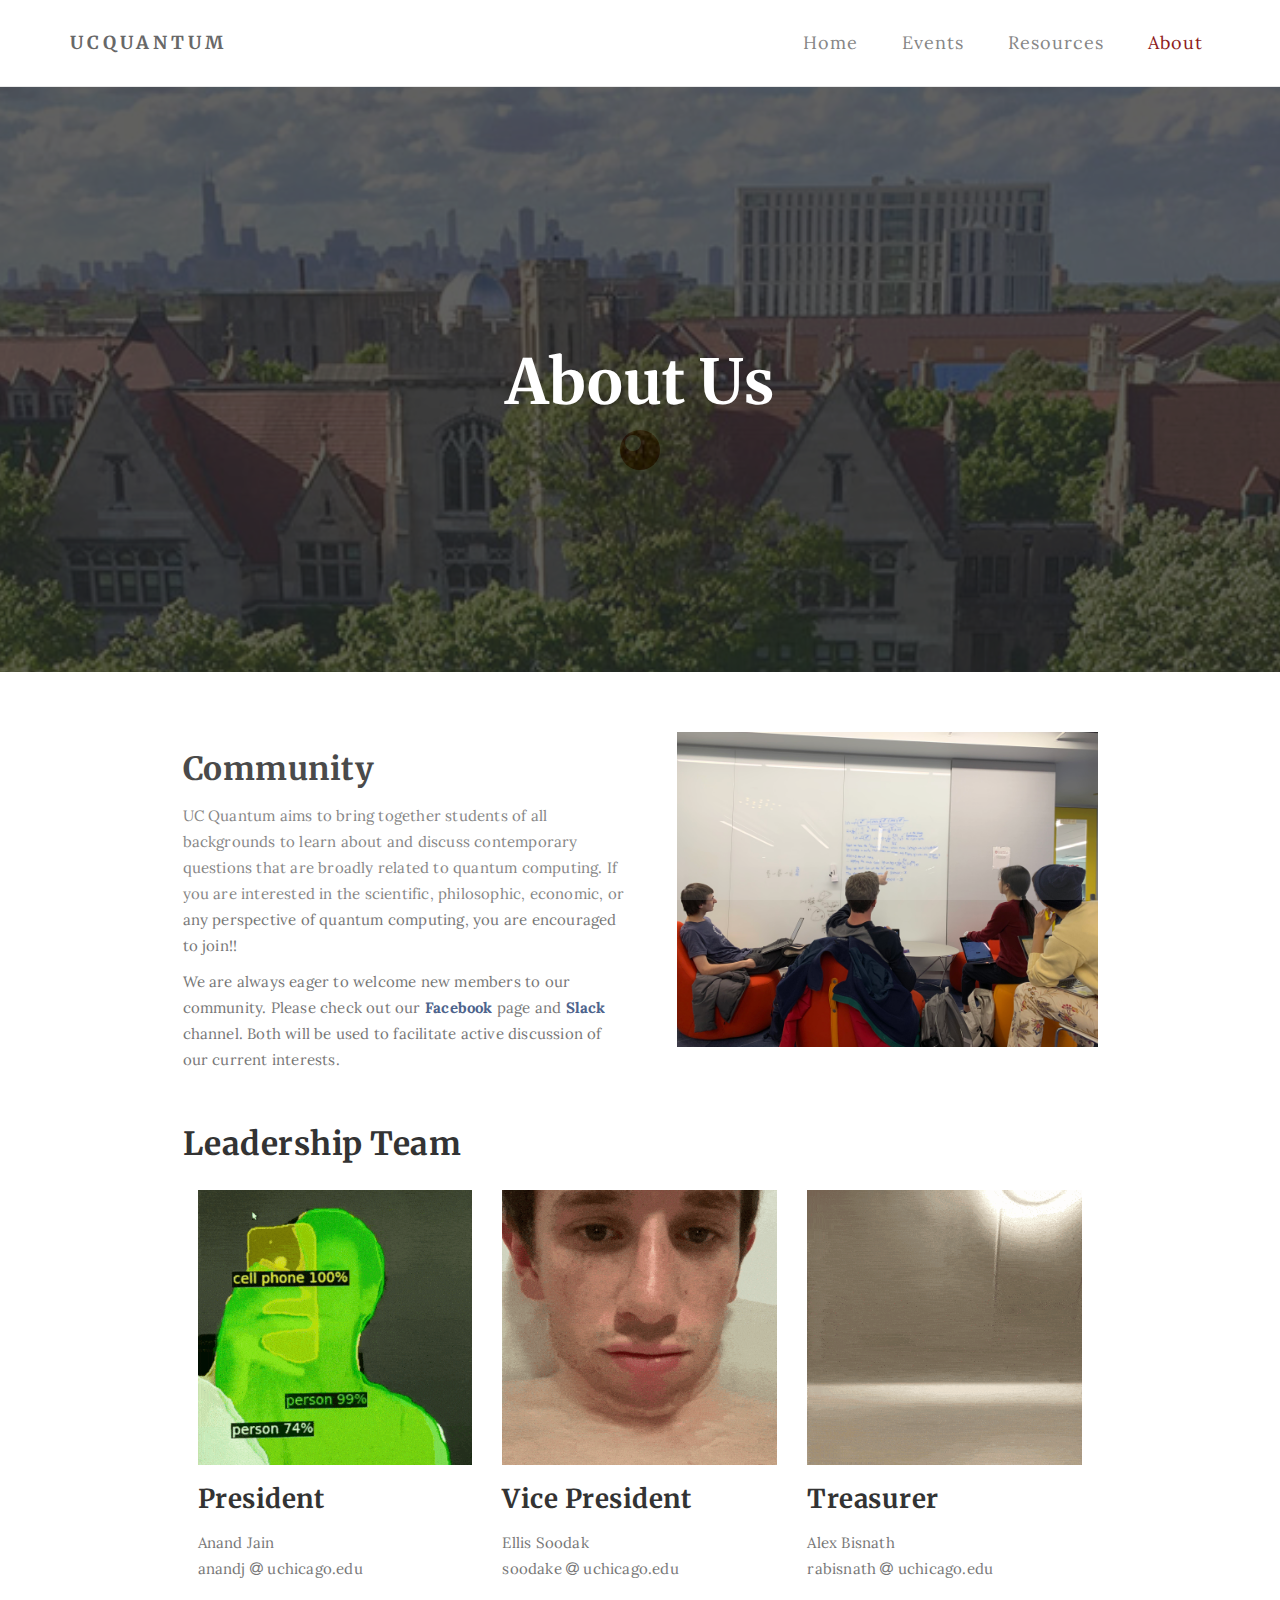
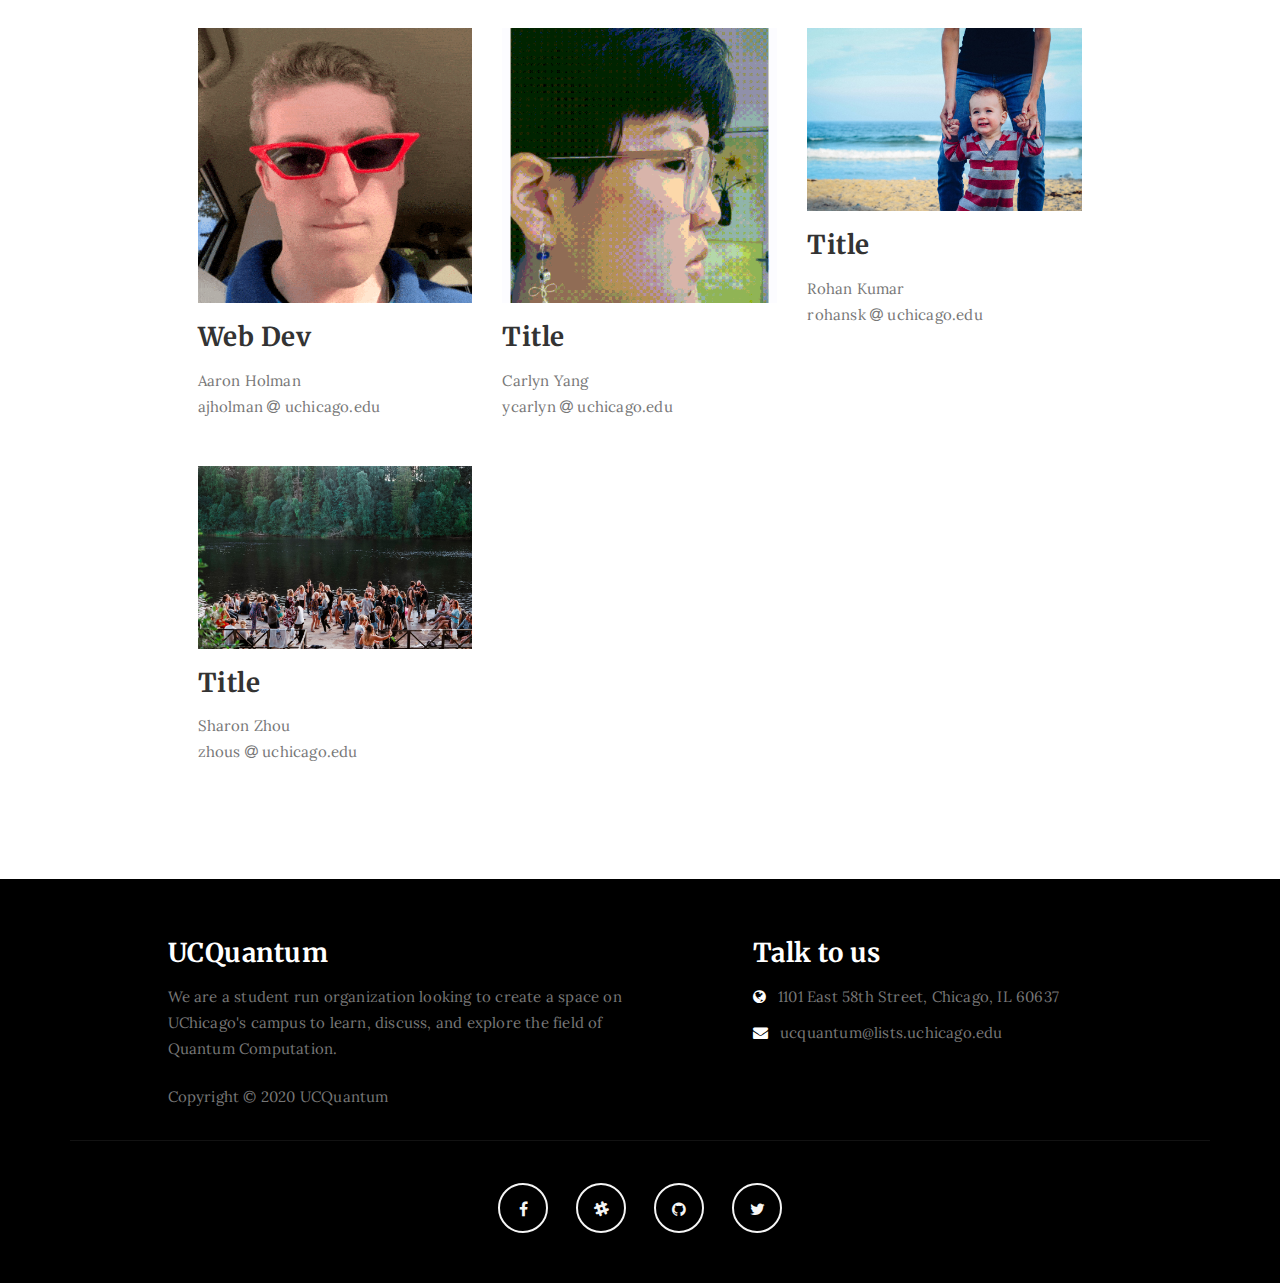
==== about.html @ 71345efc "Edited footer, cleaned up some font properties." ====
<!DOCTYPE html>
<html lang="en">
<head>

<meta charset="UTF-8">
<meta http-equiv="X-UA-Compatible" content="IE=Edge">
<meta name="description" content="">
<meta name="keywords" content="">
<meta name="author" content="">
<meta name="viewport" content="width=device-width, initial-scale=1, maximum-scale=1">

<title>About</title>

<link rel="stylesheet" href="css/bootstrap.min.css">
<link rel="stylesheet" href="css/font-awesome.min.css">
<link rel="icon" href="images/icon.png">

<!-- Main css -->
<link rel="stylesheet" href="css/style.css">
<link href="https://fonts.googleapis.com/css?family=Lora|Merriweather:300,400" rel="stylesheet">

</head>
<body>

<!-- PRE LOADER -->

<div class="preloader">
     <div class="sk-spinner sk-spinner-wordpress">
          <span class="sk-inner-circle"></span>
     </div>
</div>

<!-- Navigation section  -->

<div class="navbar navbar-default navbar-static-top" role="navigation">
     <div class="container">

          <div class="navbar-header">
               <button class="navbar-toggle" data-toggle="collapse" data-target=".navbar-collapse">
                    <span class="icon icon-bar"></span>
                    <span class="icon icon-bar"></span>
                    <span class="icon icon-bar"></span>
               </button>
               <a href="index.html" class="navbar-brand">UCQuantum</a>
          </div>
          <div class="collapse navbar-collapse">
               <ul class="nav navbar-nav navbar-right">
                    <li><a href="index.html">Home</a></li>
                    <li><a href="events.html">Events</a></li>
                    <li><a href="resources.html">Resources</a></li>
                    <li class="active"><a href="about.html">About</a></li>
               </ul>
          </div>

  </div>
</div>

<!-- Home Section -->

<section id="home" class="main-about parallax-section">
     <div class="overlay"></div>
     <div class="container">
          <div class="row">

               <div class="col-md-12 col-sm-12">
                    <h1>About Us</h1>
               </div>

          </div>
     </div>
</section>

<!-- About Section -->

<section id="about">
     <div class="container">
          <div class="row">
               <div class="col-md-offset-1 col-md-10 col-sm-12">
                    <div class="col-md-6 col-sm-6">
                         <h2>Community</h2>
                         <p>UC Quantum aims to bring together students of all backgrounds to learn about and discuss
                           contemporary questions that are broadly related to quantum computing.
                           If you are interested in the scientific, philosophic, economic, or any perspective of quantum computing,
                           you are encouraged to join!!</p>
                         <p>We are always eager to welcome new members to our community. Please check out our
                           <a href="https://www.facebook.com/groups/ucquantum/" target="_blank"><strong>Facebook</strong></a>
                           page and
                           <a href="https://ucquantum.slack.com" target="_blank"><strong>Slack</strong></a>
                           channel. Both will be used to facilitate active discussion of our current interests.</p>
                    </div>

                    <div class="col-md-6 col-sm-6">
                         <img src="images/Aaron-Grover1.jpg" class="img-responsive" alt="Our weekly workshop.">
                    </div>

                    <div class="clearfix"></div>
                    <div class="col-md-12 col-sm-6">
                          <h2>Leadership Team</h2>
                          <div class="col-md-4 col-sm-4">
                               <img src="images/Anand.gif" class="img-responsive" alt="Anand">
                               <h3>President</h3>
                               <p>Anand Jain<br>anandj <i class="fa fa-at"></i> uchicago.edu</p>
                          </div>

                          <div class="col-md-4 col-sm-4">
                               <img src="images/Ellis.gif" class="img-responsive" alt="Ellis">
                               <h3>Vice President</h3>
                               <p>Ellis Soodak<br>soodake <i class="fa fa-at"></i> uchicago.edu</p>
                          </div>

                          <div class="col-md-4 col-sm-4">
                               <img src="images/Alex.gif" class="img-responsive" alt="Alex">
                               <h3>Treasurer</h3>
                               <p>Alex Bisnath<br>rabisnath <i class="fa fa-at"></i> uchicago.edu</p>
                          </div>

                          <div class="clearfix"></div>

                          <div class="col-md-4 col-sm-4">
                               <img src="images/Aaron.gif" class="img-responsive" alt="Aaron">
                               <h3>Web Dev</h3>
                               <p>Aaron Holman<br>ajholman <i class="fa fa-at"></i> uchicago.edu</p>
                          </div>

                          <div class="col-md-4 col-sm-4">
                               <img src="images/Carlyn.gif" class="img-responsive" alt="Carlyn">
                               <h3>Title</h3>
                               <p>Carlyn Yang<br>ycarlyn <i class="fa fa-at"></i> uchicago.edu</p>
                          </div>

                          <div class="col-md-4 col-sm-4">
                               <img src="images/about-image3.jpg" class="img-responsive" alt="Blog Image">
                               <h3>Title</h3>
                               <p>Rohan Kumar<br>rohansk <i class="fa fa-at"></i> uchicago.edu</p>
                          </div>

                          <div class="clearfix"></div>

                          <div class="col-md-4 col-sm-4">
                               <img src="images/about-image2.jpg" class="img-responsive" alt="Blog Image">
                               <h3>Title</h3>
                               <p>Sharon Zhou<br>zhous <i class="fa fa-at"></i> uchicago.edu</p>
                          </div>
                      </div>
               </div>

          </div>
     </div>
</section>

<!-- Footer Section -->

<footer>
     <div class="container">
          <div class="row">

               <div class="col-md-5 col-md-offset-1 col-sm-6">
                    <h3>UCQuantum</h3>
                    <p>We are a student run organization looking to create a space on UChicago's campus to learn, discuss, and explore the field of Quantum Computation.</p>
                    <div class="footer-copyright">
                         <p>Copyright &copy; 2020 UCQuantum</p>
                    </div>
               </div>

               <div class="col-md-4 col-md-offset-1 col-sm-6">
                    <h3>Talk to us</h3>
                    <p><i class="fa fa-globe"></i> 1101 East 58th Street, Chicago, IL 60637</p>
                    <p><i class="fa fa-envelope"></i> ucquantum@lists.uchicago.edu</p>
               </div>

               <div class="clearfix col-md-12 col-sm-12">
                    <hr>
               </div>

               <div class="col-md-12 col-sm-12">
                    <ul class="social-icon">
                         <li><a href="https://www.facebook.com/groups/ucquantum/" target="_blank" class="fa fa-facebook"></a></li>
                         <li><a href="https://ucquantum.slack.com" target="_blank" class="fa fa-slack"></a></li>
                         <li><a href="https://github.com/ucquantum" target="_blank" class="fa fa-github"></a></li>
                         <li><a href="https://twitter.com/ucquantum" target="_blank" class="fa fa-twitter"></a></li>
                    </ul>
               </div>

          </div>
     </div>
</footer>

<!-- Back top -->
<a href="#back-top" class="go-top"><i class="fa fa-angle-up"></i></a>

<!-- SCRIPTS -->

<script src="js/jquery.js"></script>
<script src="js/bootstrap.min.js"></script>
<script src="js/jquery.parallax.js"></script>
<script src="js/custom.js"></script>

</body>
</html>
---- css/style.css ----
body {
		background: #ffffff;
    font-family: 'Lora', serif;
    font-style: normal;
		font-weight: 300;
    overflow-x: hidden;
}


/*---------------------------------------
    Typography
-----------------------------------------*/

h1,h2,h3,h4,h5,h6 {
  font-family: 'Merriweather', serif;
  font-style: normal;
  font-weight: bold;
  letter-spacing: 0.5px;
}

h1 {
    font-size: 62px;
    padding-bottom: 14px;
    margin-bottom: 0px;
}

h2 {
  font-size: 32px;
}

h2,h3 {
  padding-bottom: 6px;
}

h3 {
  font-size: 26px;
}

h4 {
  color: #666;
  font-size: 12px;
  font-weight: normal;
  letter-spacing: 2px;
}

p {
    color: #777;
    font-size: 15px;
    font-weight: 300;
    line-height: 26px;
    letter-spacing: 0.2px;
}

.btn-success:focus {
  background-color: #000;
  border-color: transparent;
}


/*---------------------------------------
    General
-----------------------------------------*/

html{
  -webkit-font-smoothing: antialiased;
}

a {
  color: #4d638c;
  -webkit-transition: 0.5s;
  -o-transition: 0.5s;
  transition: 0.5s;
  text-decoration: none !important;
}
a:hover, a:active, a:focus {
  color: #4d638c;
  outline: none;
}

* {
  -webkit-box-sizing: border-box;
  -moz-box-sizing: border-box;
  box-sizing: border-box;
}

*:before,
*:after {
  -webkit-box-sizing: border-box;
  -moz-box-sizing: border-box;
  box-sizing: border-box;
}

#about,
#events,
#resources,
#blog,
#blog-single-post {
  padding-top: 60px;
  padding-bottom: 80px;
}

.main-about,
.main-single-post,
.main-events,
.main-resources {
  height: 65vh;
}

.overlay {
  background: rgba(0,0,0,0.7 );
  width: 100%;
  height: 100vh;
  position: absolute;
  top: 0;
  left: 0;
  right: 0;
  bottom: 0;
}

.parallax-section {
  background-attachment: fixed !important;
  background-size: cover !important;
	background-position: center center;
  overflow: hidden;
}


/*---------------------------------------
    Preloader section
-----------------------------------------*/

.preloader {
  position: fixed;
  top: 0;
  left: 0;
  width: 100%;
  height: 100%;
  z-index: 99999;
  display: flex;
  flex-flow: row nowrap;
  justify-content: center;
  align-items: center;
  background: none repeat scroll 0 0 #ffffff;
}

.sk-spinner-wordpress.sk-spinner {
  background-color: #800000;
  width: 40px;
  height: 40px;
  border-radius: 40px;
  position: relative;
  -webkit-animation: sk-innerCircle 1s linear infinite;
  animation: sk-innerCircle 1s linear infinite;
}

.sk-spinner-wordpress .sk-inner-circle {
  display: block;
  background-color: #ffffff;
  width: 16px;
  height: 16px;
  position: absolute;
  border-radius: 8px;
  top: 5px;
  left: 5px;
}

@-webkit-keyframes sk-innerCircle {
  0% {
    -webkit-transform: rotate(0);
            transform: rotate(0); }

  100% {
    -webkit-transform: rotate(360deg);
            transform: rotate(360deg); } }

@keyframes sk-innerCircle {
  0% {
    -webkit-transform: rotate(0);
            transform: rotate(0); }

  100% {
    -webkit-transform: rotate(360deg);
            transform: rotate(360deg); } }



/*---------------------------------------
    Main Navigation
-----------------------------------------*/

.navbar-default {
    background: #ffffff;
    margin: 0 !important;
    padding: 18px 0;
}

.navbar-default .navbar-brand {
  color: #555;
  font-family: 'Merriweather', serif;
  font-weight: bold;
  text-transform: uppercase;
  letter-spacing: 4px;
  margin: 0;
}

.navbar-default .navbar-nav li a {
    color: #777;
    font-size: 18px;
    letter-spacing: 1px;
    -webkit-transition: all 0.4s ease-in-out;
    transition: all 0.4s ease-in-out;
    padding-right: 22px;
    padding-left: 22px;
}

.navbar-default .navbar-nav > li a:hover {
    color: #800000 !important;
}

.navbar-default .navbar-nav > li > a:hover,
.navbar-default .navbar-nav > li > a:focus {
    color: #606066;
    background-color: transparent;
}

.navbar-default .navbar-nav li a:hover,
 .navbar-default .navbar-nav .active > a {
    color: #800000;
  }

.navbar-default .navbar-nav > .active > a,
.navbar-default .navbar-nav > .active > a:hover,
.navbar-default .navbar-nav > .active > a:focus {
    color: #800000;
    background-color: transparent;
}

.navbar-default .navbar-toggle {
     border: none;
     padding-top: 10px;
  }

.navbar-default .navbar-toggle .icon-bar {
    background: #800000;
    border-color: transparent;
  }

.navbar-default .navbar-toggle:hover,
.navbar-default .navbar-toggle:focus {
  background-color: transparent;
}



/*---------------------------------------
    Home section
-----------------------------------------*/

#home {
    background-size: cover;
    background-position: center center;
    color: #ffffff;
    display: -webkit-box;
    display: -webkit-flex;
     display: -ms-flexbox;
    display: flex;
    -webkit-box-align: center;
    -webkit-align-items: center;
    -ms-flex-align: center;
     align-items: center;
    position: relative;
    text-align: center;
}

.main-home {
  background: url('../images/QuantumComputing.jpeg') no-repeat;
  height: 100vh;
}

.main-about {
  background: url('../images/QuantumChicago.jpg') no-repeat;
}

.main-events {
  background: url('../images/QuantumEvents.jpg') no-repeat;
}

.main-resources {
  background: url('../images/QuantumResources.jpg') no-repeat;
}

#particles-js {
  position: absolute;
  width: 100%;
  height: 100vh;
  top: 0;
  left: 0;
}

#home h4 {
  color: #bfba55;
}

#home .btn {
  background: #ffffff;
  border: 2px solid #ffffff;
  border-radius: 100px;
  color: #444;
  font-family: 'Merriweather', serif;
  font-size: 10px;
  font-weight: bold;
  letter-spacing: 2px;
  text-transform: uppercase;
  padding: 13px 22px;
  margin-top: 42px;
  transition: all 0.4s ease-in-out;
}

#home .btn:hover {
  background: transparent;
  border-color: #ffffff;
  color: #ffffff;
}



/*---------------------------------------
   About section
-----------------------------------------*/

#about .col-md-6 {
  padding-bottom: 24px;
}

#about .col-md-6 img {
  padding: 0px 0px 22px 22px;
}

#about .col-md-4 {
  padding-bottom: 24px;
}

#about .col-md-4 img {
  padding-top: 12px;
}



/*---------------------------------------
   events section
-----------------------------------------*/

#events span {
  display: block;
  padding-bottom: 32px;
}

#events .col-md-4 {
  padding-bottom: 24px;
}

#events .col-md-4 img {
  padding-top: 12px;
}

#events .col-md-6 {
  padding-bottom: 24px;
}

#events .col-md-6 img {
  padding: 0px 0px 22px 22px;
}

#events .events-thumb {
  background-color: #ffffff;
  box-shadow: 0px 1px 2px 0px rgba(90, 91, 95, 0.15);
  cursor: pointer;
  display: block;
  position: relative;
  top: 0px;
  transition: all 0.4s ease-in-out;
}

#events .events-thumb:hover {
  box-shadow: 0px 16px 22px 0px rgba(90, 91, 95, 0.3);
  top: -5px;
}

#events .events-thumb img {
  width: 100%;
}

#events .col-md-12 p {
  text-align: left;
	padding-bottom: 24px;
}



/*---------------------------------------
   resources section
-----------------------------------------*/

#resources .col-md-4 {
  padding-left: 0px;
}

#resources .col-md-12 {
  padding-left: 0;
}

#resources form {
  padding-top: 32px;
}

#resources .form-control {
  border: 2px solid #f0f0f0;
  box-shadow: none;
  margin-top: 10px;
  margin-bottom: 10px;
  transition: all 0.4s ease-in-out;
}

#resources .form-control:hover {
  border-color: #555;
}

#resources input {
  height: 50px;
}

#resources input[type="submit"] {
  background: #bfba55;
  border-radius: 100px;
  border: none;
  color: #ffffff;
  font-weight: bold;
  transition: all 0.4s ease-in-out;
}

#resources input[type="submit"]:hover {
  background: #333;
}


/*---------------------------------------
   Footer section
-----------------------------------------*/

footer {
    background: #000;
    color: #ffffff;
    padding: 40px 0px;
    position: relative;
}

footer .col-md-4 .fa {
  color: #ffffff;
  padding-right: 8px;
}

footer hr {
  border-color: #121212;
  margin-top: 20px;
  margin-bottom: 42px;
}

footer .footer-copyright {
  padding-top: 12px;
}



/* Back top */
.go-top {
  background-color: #ffffff;
  box-shadow: 1px 1.732px 12px 0px rgba( 0, 0, 0, .14 ), 1px 1.732px 3px 0px rgba( 0, 0, 0, .12 );
  transition : all 1s ease;
  bottom: 2em;
  right: 2em;
  color: #333;
  font-size: 24px;
  display: none;
  position: fixed;
  text-decoration: none;
  width: 40px;
  height: 40px;
  line-height: 38px;
  text-align: center;
  border-radius: 100%;
}

.go-top:hover {
    background: #bfba55;
    color: #ffffff;
}



/*---------------------------------------
   Social icon
-----------------------------------------*/

.social-icon {
    position: relative;
    padding: 0;
    margin: 0;
    text-align: center;
}

.social-icon li {
    display: inline-block;
    list-style: none;
}

.social-icon li a {
    border: 2px solid #f5f5f5;
    color: #f5f5f5;
    border-radius: 100px;
    cursor: pointer;
    font-size: 16px;
    text-decoration: none;
    transition: all 0.4s ease-in-out;
    width: 50px;
    height: 50px;
    line-height: 50px;
    text-align: center;
    vertical-align: middle;
    position: relative;
    margin: 0px 12px 10px 12px;
}

.social-icon li a:hover {
    border-color: #800000;
    color: #800000;
    transform: scale(1.1);
}



/*---------------------------------------
   Mobile Responsive
-----------------------------------------*/

@media (max-width: 980px) {

  .main-about,
  .main-single-post,
  .main-events,
  .main-resources {
    height: 35vh;
  }
}


@media (max-width: 768px) {

  h1 {
    font-size: 52px;
  }

  h2 {
    font-size: 26px;
  }

  #about .col-md-6 img {
    padding-left: 0px;
  }

  #blog-single-post .blog-single-post-image img {
    padding-bottom: 22px;
  }

  footer .col-md-4 {
    padding-top: 22px;
  }

}


@media (max-width: 650px) {

  h1 {
    font-size: 42px;
  }

  #about, #events,
  #resources,
  #blog, #blog-single-post {
    padding-top: 60px;
    padding-bottom: 60px;
  }
}
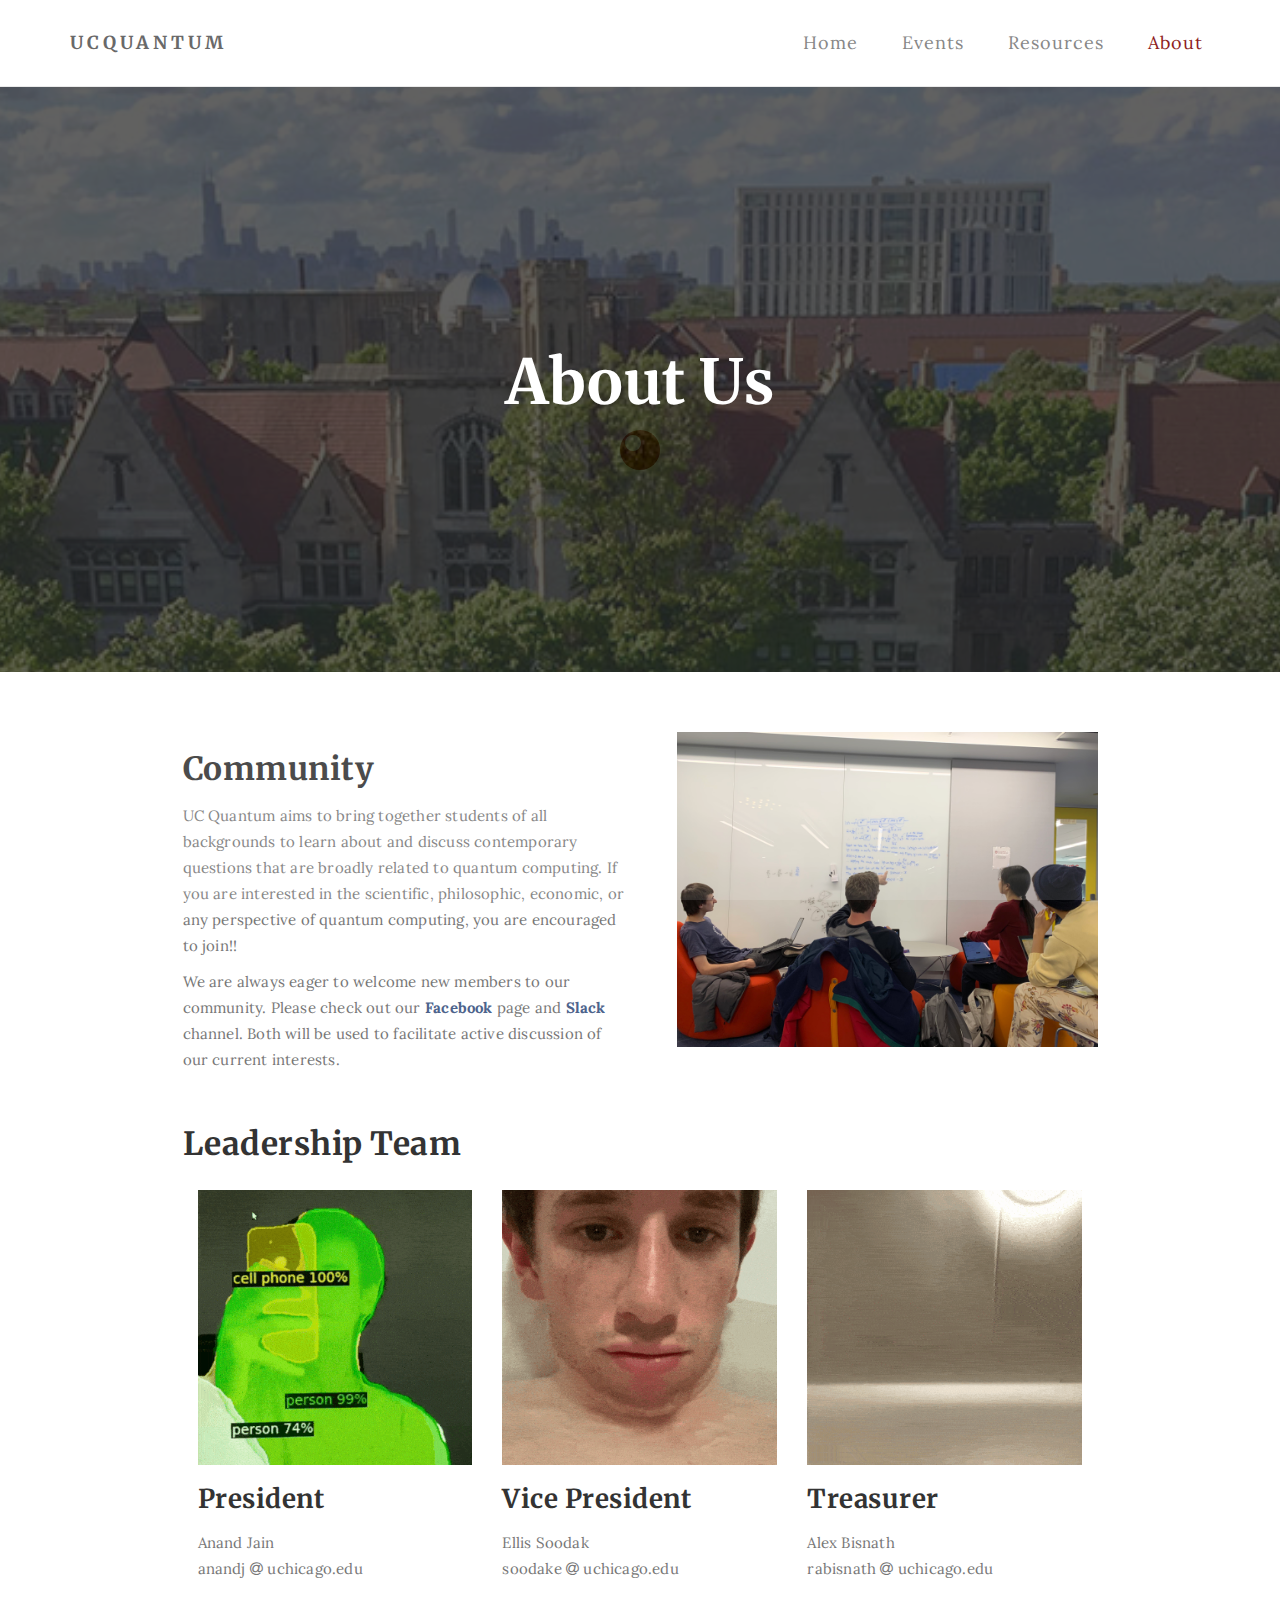
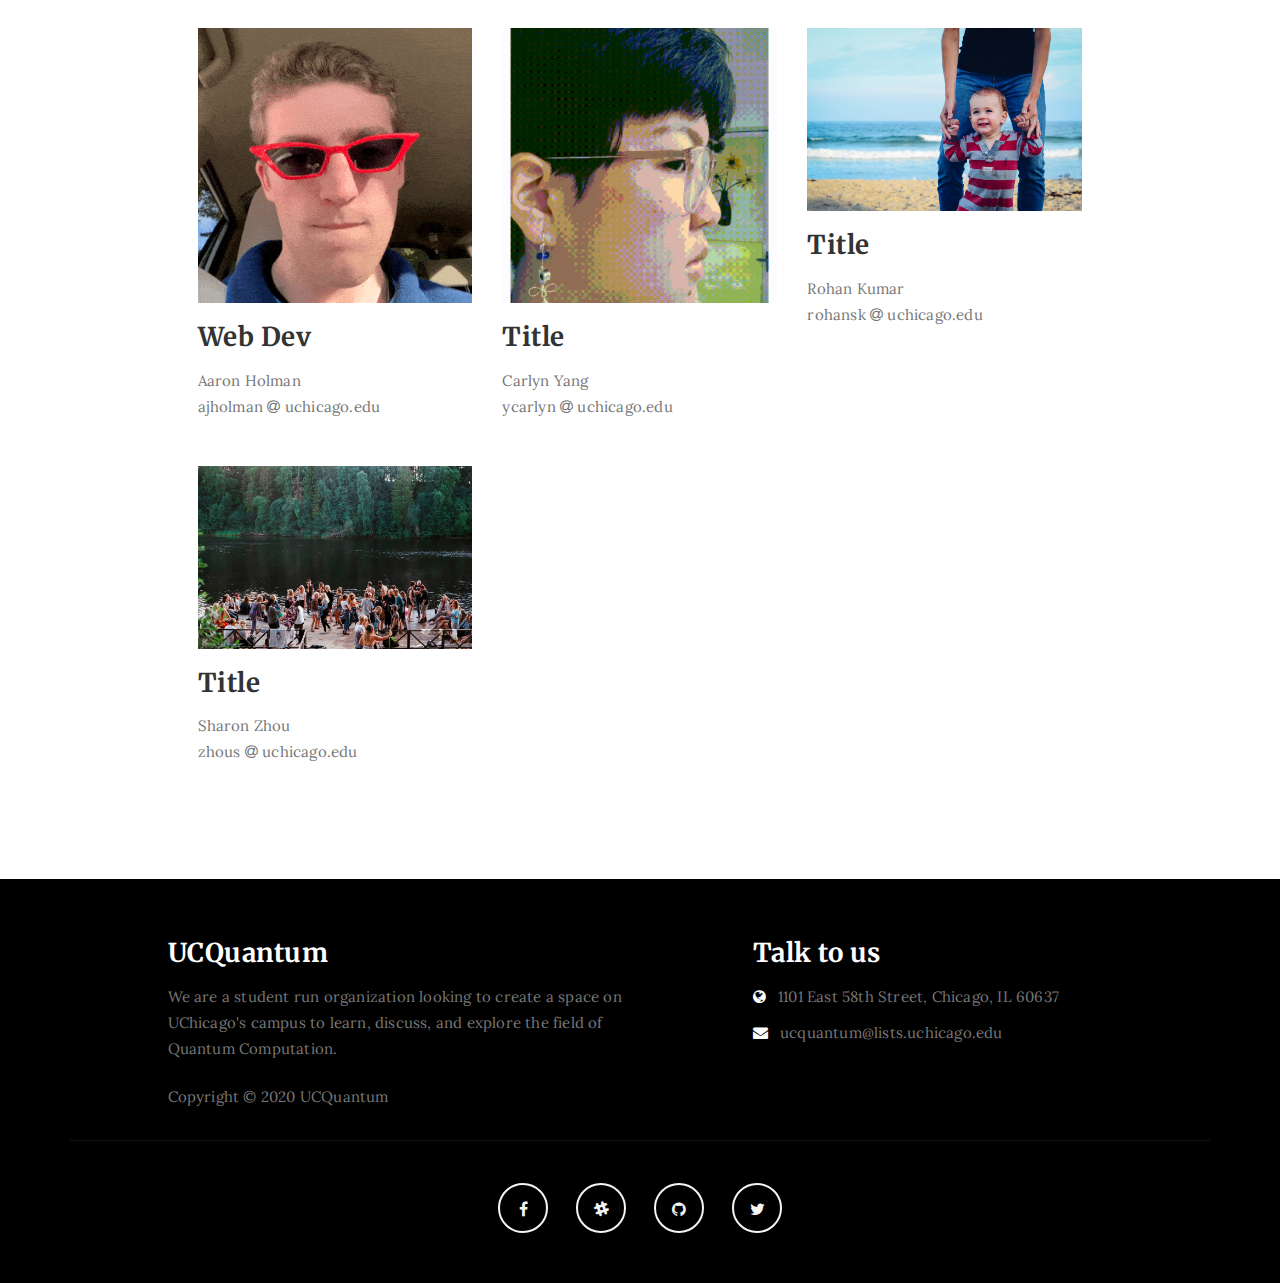
==== commit 95ff98ad: "Reduced line length to clean up readability." ====
--- a/about.html
+++ b/about.html
@@ -7,7 +7,8 @@
 <meta name="description" content="">
 <meta name="keywords" content="">
 <meta name="author" content="">
-<meta name="viewport" content="width=device-width, initial-scale=1, maximum-scale=1">
+<meta name="viewport" content="width=device-width, initial-scale=1,
+                              maximum-scale=1">
 
 <title>About</title>
 
@@ -17,7 +18,8 @@
 
 <!-- Main css -->
 <link rel="stylesheet" href="css/style.css">
-<link href="https://fonts.googleapis.com/css?family=Lora|Merriweather:300,400" rel="stylesheet">
+<link href="https://fonts.googleapis.com/css?family=Lora|Merriweather:300,400"
+      rel="stylesheet">
 
 </head>
 <body>
@@ -36,7 +38,8 @@
      <div class="container">
 
           <div class="navbar-header">
-               <button class="navbar-toggle" data-toggle="collapse" data-target=".navbar-collapse">
+               <button class="navbar-toggle" data-toggle="collapse"
+                       data-target=".navbar-collapse">
                     <span class="icon icon-bar"></span>
                     <span class="icon icon-bar"></span>
                     <span class="icon icon-bar"></span>
@@ -78,19 +81,26 @@
                <div class="col-md-offset-1 col-md-10 col-sm-12">
                     <div class="col-md-6 col-sm-6">
                          <h2>Community</h2>
-                         <p>UC Quantum aims to bring together students of all backgrounds to learn about and discuss
-                           contemporary questions that are broadly related to quantum computing.
-                           If you are interested in the scientific, philosophic, economic, or any perspective of quantum computing,
-                           you are encouraged to join!!</p>
-                         <p>We are always eager to welcome new members to our community. Please check out our
-                           <a href="https://www.facebook.com/groups/ucquantum/" target="_blank"><strong>Facebook</strong></a>
+                         <p>UC Quantum aims to bring together students of all
+                            backgrounds to learn about and discuss contemporary
+                            questions that are broadly related to quantum computing.
+                            If you are interested in the scientific, philosophic,
+                            economic, or any perspective of quantum computing,
+                            you are encouraged to join!!</p>
+                         <p>We are always eager to welcome new members to our community.
+                           Please check out our
+                           <a href="https://www.facebook.com/groups/ucquantum/"
+                              target="_blank"><strong>Facebook</strong></a>
                            page and
-                           <a href="https://ucquantum.slack.com" target="_blank"><strong>Slack</strong></a>
-                           channel. Both will be used to facilitate active discussion of our current interests.</p>
+                           <a href="https://ucquantum.slack.com"
+                              target="_blank"><strong>Slack</strong></a>
+                           channel. Both will be used to facilitate active
+                           discussion of our current interests.</p>
                     </div>
 
                     <div class="col-md-6 col-sm-6">
-                         <img src="images/Aaron-Grover1.jpg" class="img-responsive" alt="Our weekly workshop.">
+                         <img src="images/Aaron-Grover1.jpg" class="img-responsive"
+                              alt="Our weekly workshop.">
                     </div>
 
                     <div class="clearfix"></div>
@@ -156,7 +166,9 @@
 
                <div class="col-md-5 col-md-offset-1 col-sm-6">
                     <h3>UCQuantum</h3>
-                    <p>We are a student run organization looking to create a space on UChicago's campus to learn, discuss, and explore the field of Quantum Computation.</p>
+                    <p>We are a student run organization looking to create a
+                       space on UChicago's campus to learn, discuss, and explore
+                       the field of Quantum Computation.</p>
                     <div class="footer-copyright">
                          <p>Copyright &copy; 2020 UCQuantum</p>
                     </div>
@@ -164,7 +176,8 @@
 
                <div class="col-md-4 col-md-offset-1 col-sm-6">
                     <h3>Talk to us</h3>
-                    <p><i class="fa fa-globe"></i> 1101 East 58th Street, Chicago, IL 60637</p>
+                    <p><i class="fa fa-globe"></i> 1101 East 58th Street, Chicago,
+                       IL 60637</p>
                     <p><i class="fa fa-envelope"></i> ucquantum@lists.uchicago.edu</p>
                </div>
 
@@ -174,10 +187,14 @@
 
                <div class="col-md-12 col-sm-12">
                     <ul class="social-icon">
-                         <li><a href="https://www.facebook.com/groups/ucquantum/" target="_blank" class="fa fa-facebook"></a></li>
-                         <li><a href="https://ucquantum.slack.com" target="_blank" class="fa fa-slack"></a></li>
-                         <li><a href="https://github.com/ucquantum" target="_blank" class="fa fa-github"></a></li>
-                         <li><a href="https://twitter.com/ucquantum" target="_blank" class="fa fa-twitter"></a></li>
+                         <li><a href="https://www.facebook.com/groups/ucquantum/"
+                                target="_blank" class="fa fa-facebook"></a></li>
+                         <li><a href="https://ucquantum.slack.com"
+                                target="_blank" class="fa fa-slack"></a></li>
+                         <li><a href="https://github.com/ucquantum"
+                                target="_blank" class="fa fa-github"></a></li>
+                         <li><a href="https://twitter.com/ucquantum"
+                                target="_blank" class="fa fa-twitter"></a></li>
                     </ul>
                </div>
 
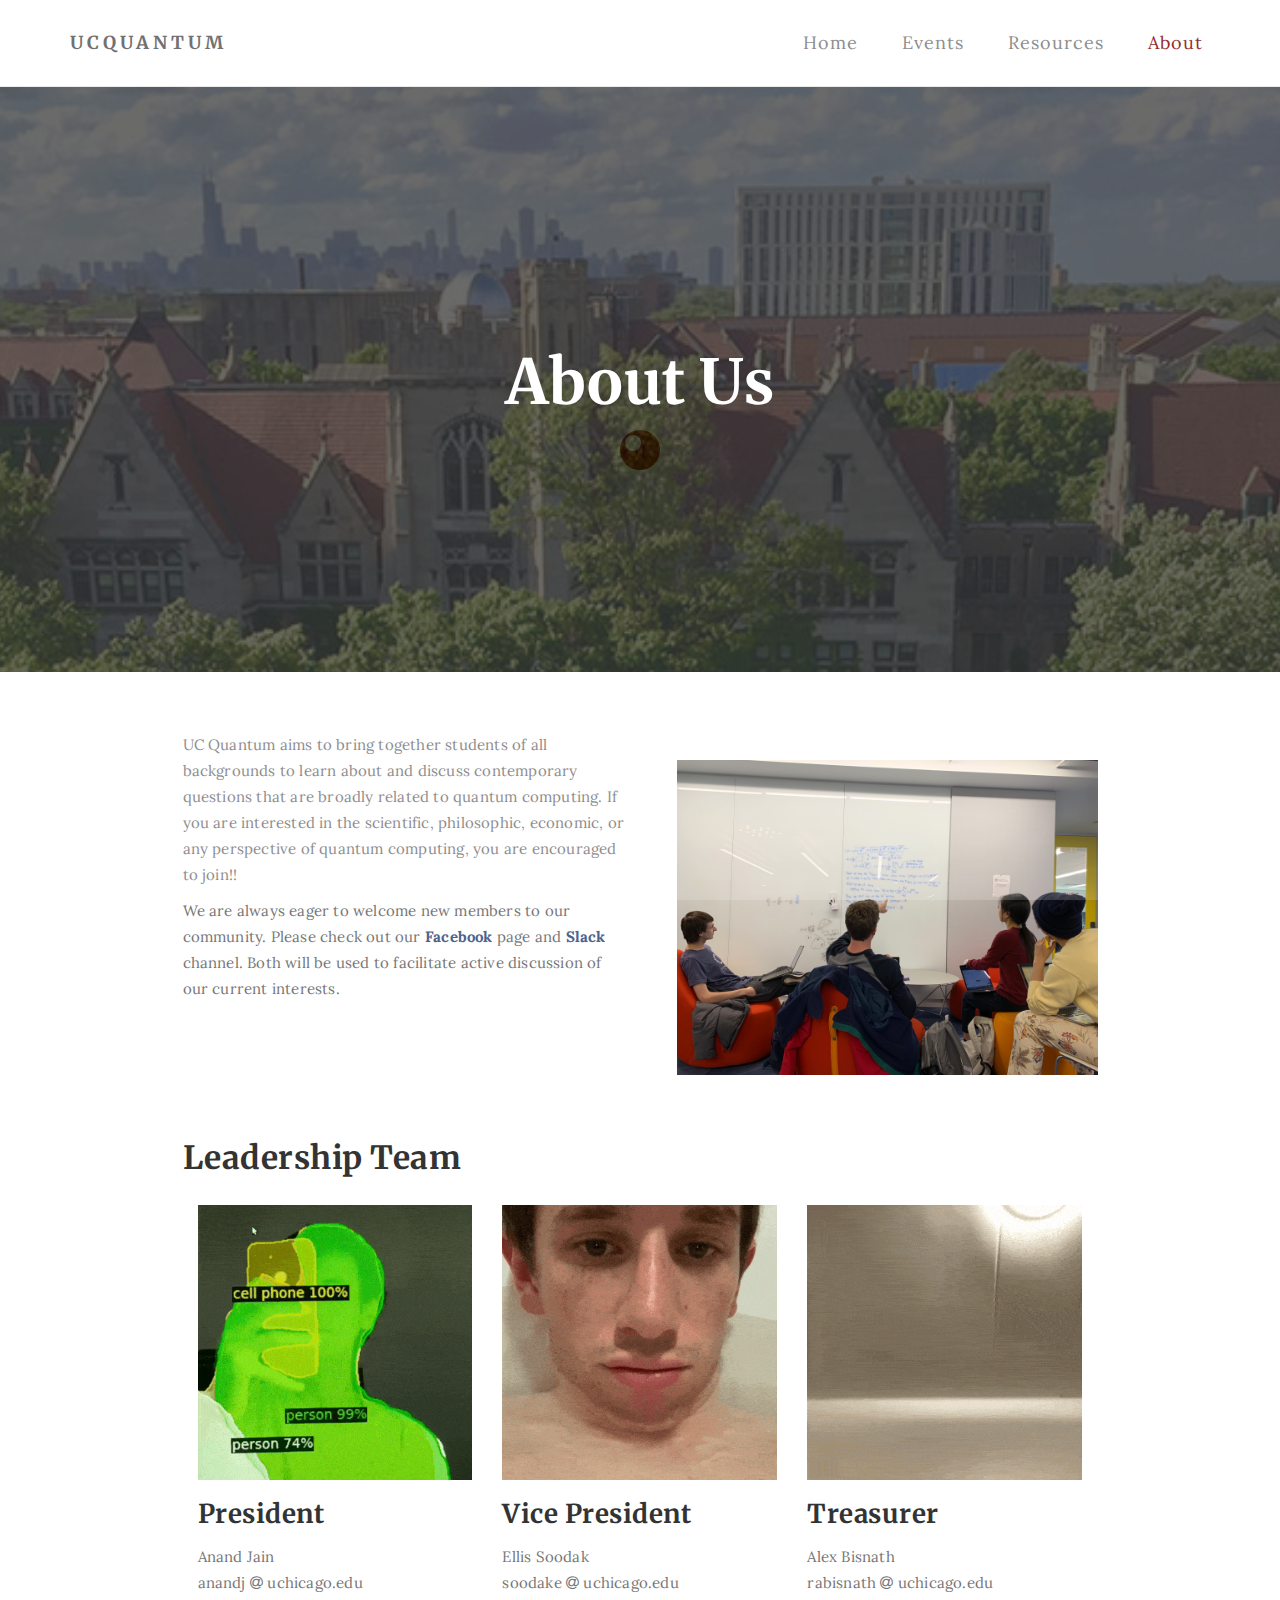
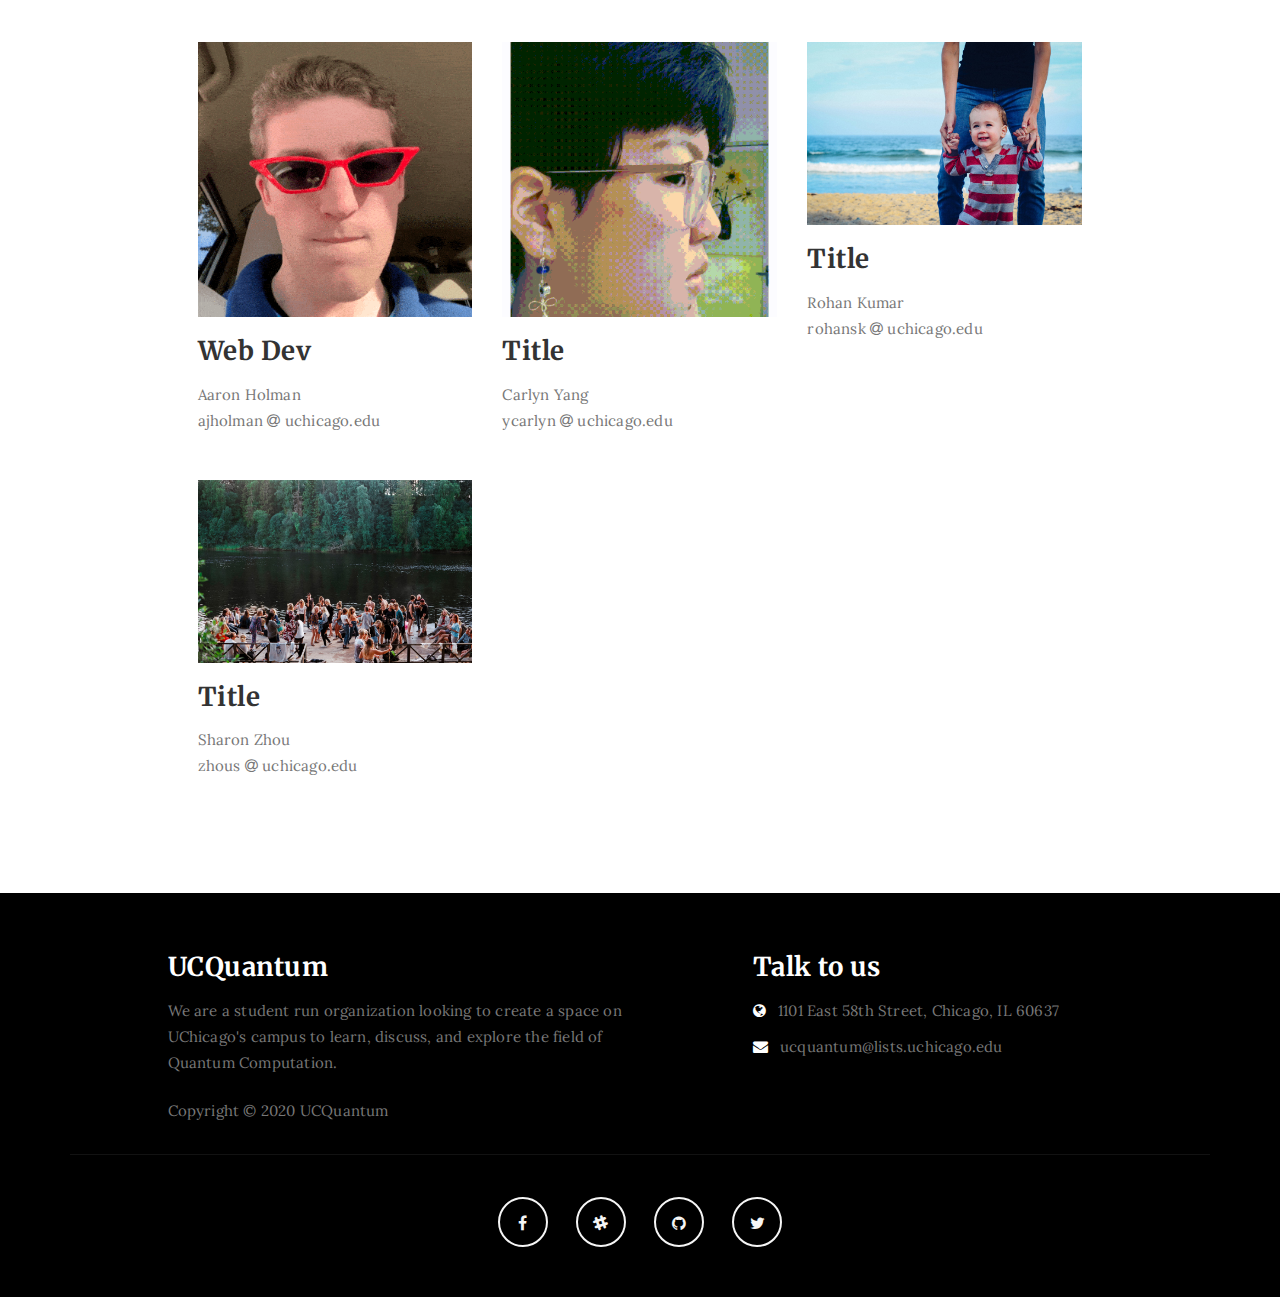
==== commit 6330e548: "Update about.html" ====
--- a/about.html
+++ b/about.html
@@ -80,7 +80,6 @@
           <div class="row">
                <div class="col-md-offset-1 col-md-10 col-sm-12">
                     <div class="col-md-6 col-sm-6">
-                         <h2>Community</h2>
                          <p>UC Quantum aims to bring together students of all
                             backgrounds to learn about and discuss contemporary
                             questions that are broadly related to quantum computing.
--- a/css/style.css
+++ b/css/style.css
@@ -50,6 +50,14 @@
     font-weight: 300;
     line-height: 26px;
     letter-spacing: 0.2px;
+}
+
+ul {
+		 color: #777;
+		 font-size: 15px;
+		 font-weight: 300;
+	   line-height: 26px;
+		 letter-spacing: 0.2px;
 }
 
 .btn-success:focus {
@@ -334,7 +342,7 @@
 }
 
 #about .col-md-6 img {
-  padding: 0px 0px 22px 22px;
+  padding: 28px 0px 22px 22px;
 }
 
 #about .col-md-4 {
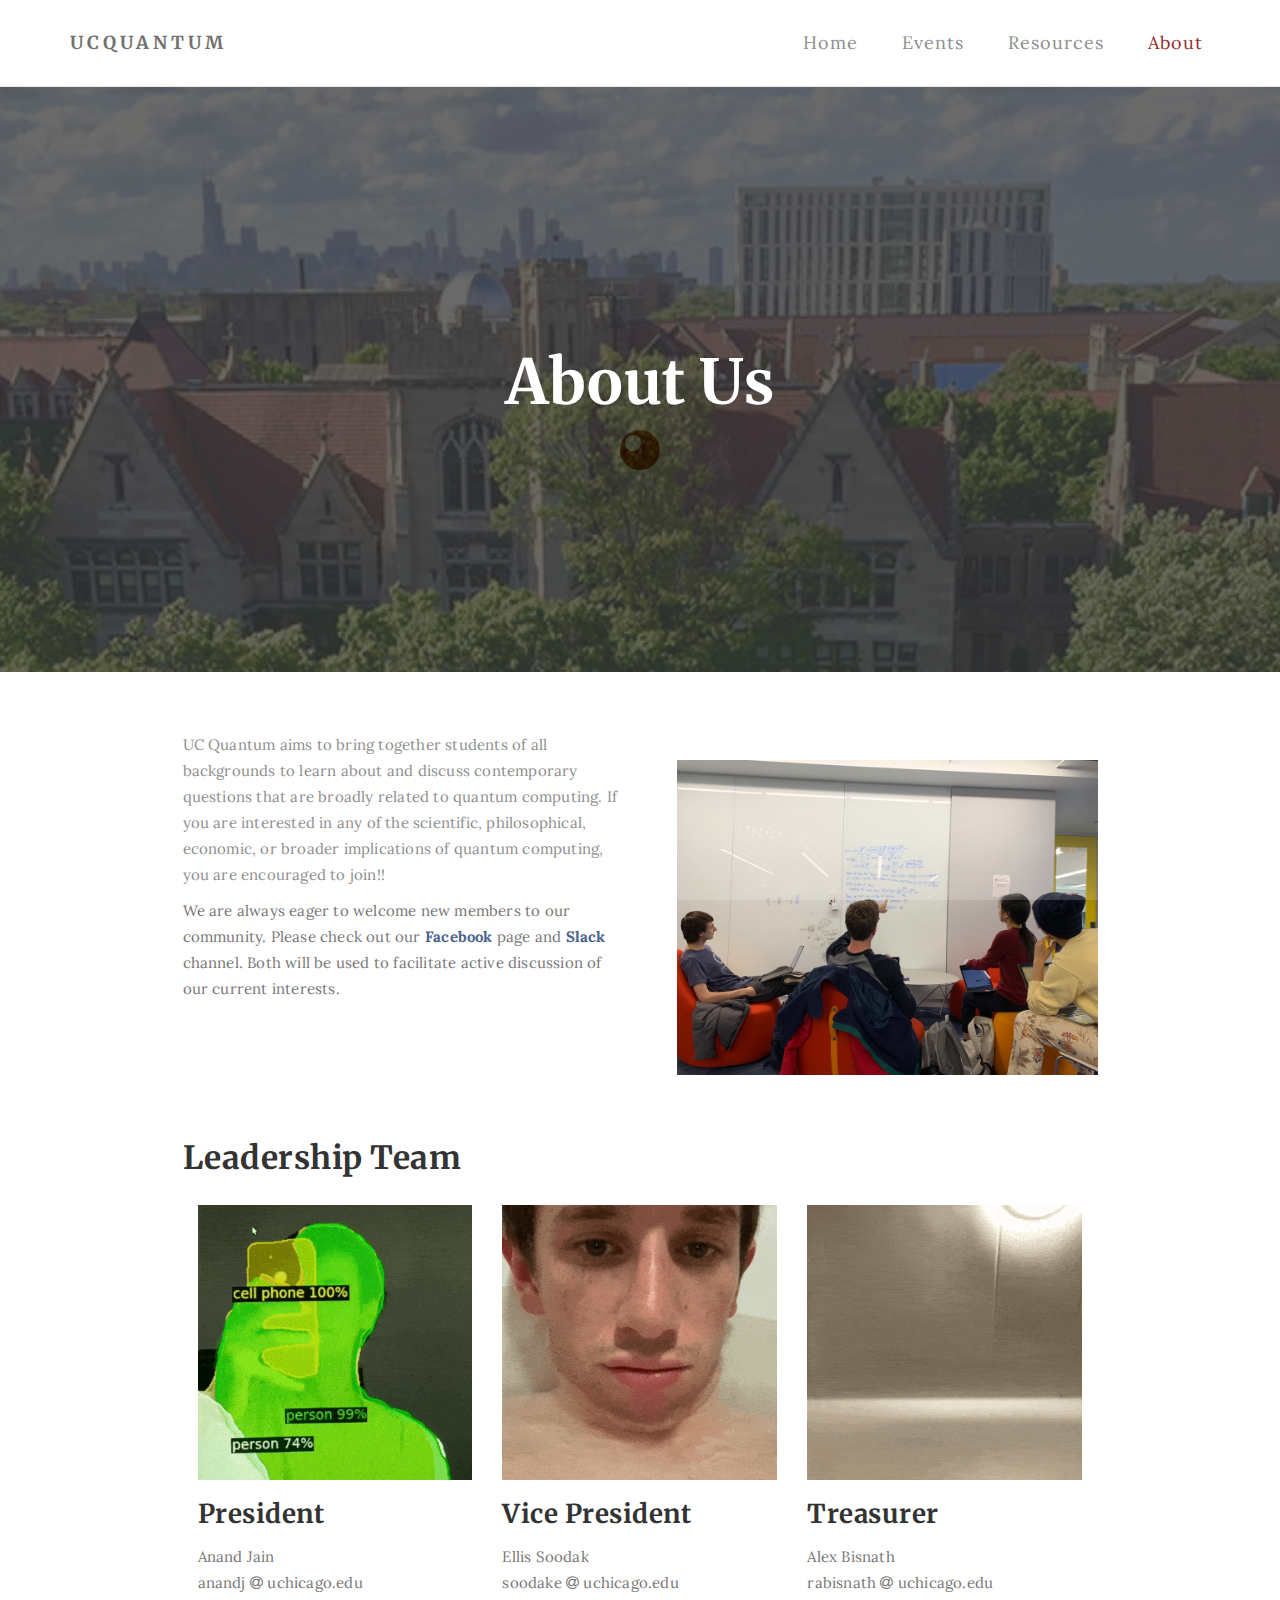
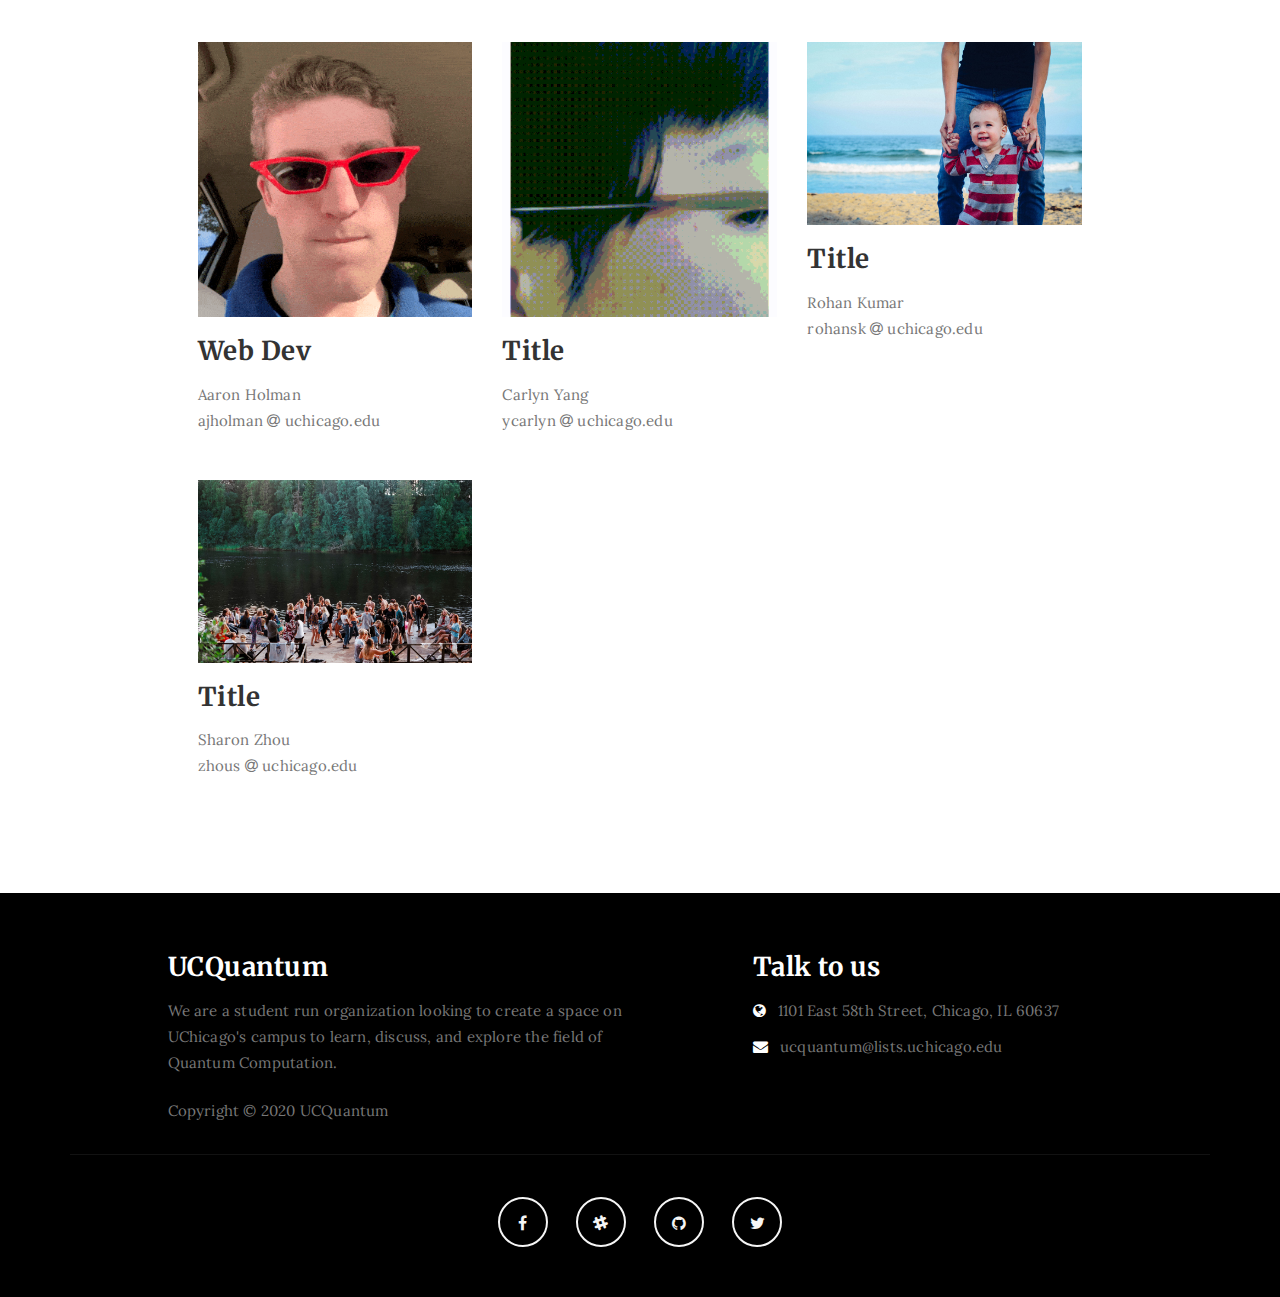
==== commit e0c0bfd1: "Update about.html" ====
--- a/about.html
+++ b/about.html
@@ -83,8 +83,8 @@
                          <p>UC Quantum aims to bring together students of all
                             backgrounds to learn about and discuss contemporary
                             questions that are broadly related to quantum computing.
-                            If you are interested in the scientific, philosophic,
-                            economic, or any perspective of quantum computing,
+                            If you are interested in any of the scientific, philosophical,
+                            economic, or broader implications of quantum computing,
                             you are encouraged to join!!</p>
                          <p>We are always eager to welcome new members to our community.
                            Please check out our
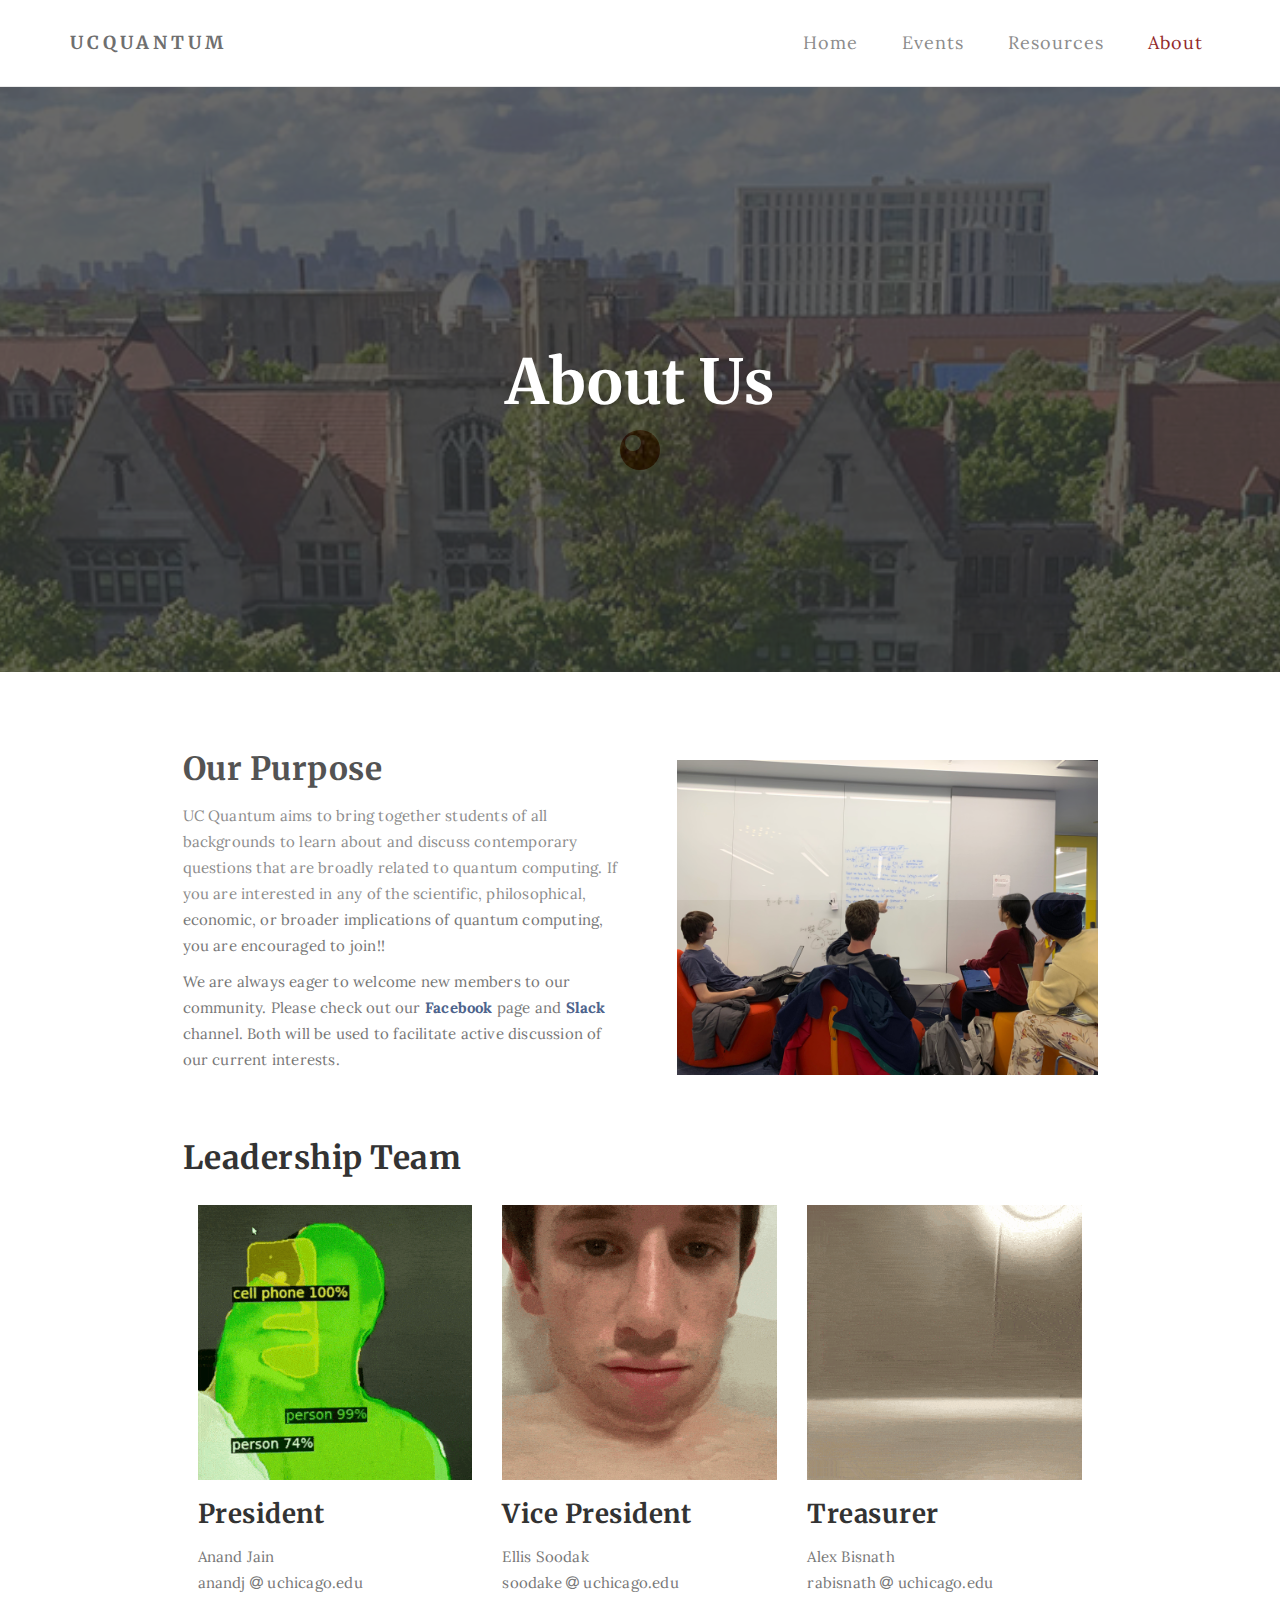
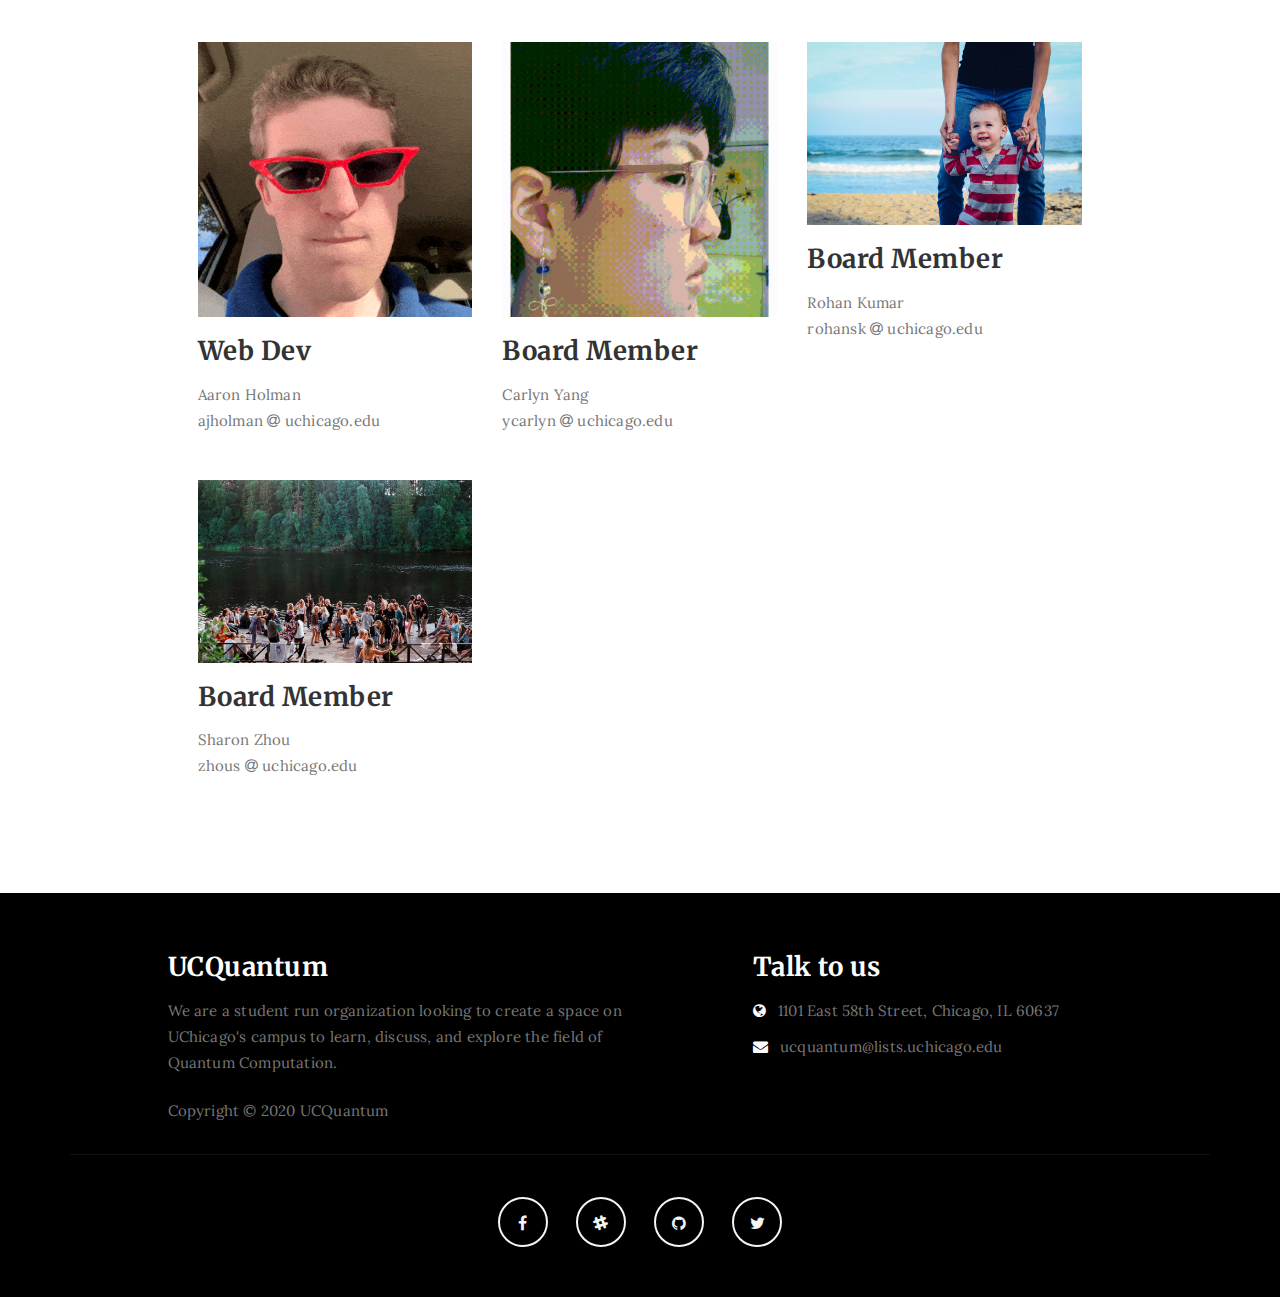
==== commit 8be1a298: "minor tweaks" ====
--- a/about.html
+++ b/about.html
@@ -80,6 +80,7 @@
           <div class="row">
                <div class="col-md-offset-1 col-md-10 col-sm-12">
                     <div class="col-md-6 col-sm-6">
+                      <h2>Our Purpose</h2>
                          <p>UC Quantum aims to bring together students of all
                             backgrounds to learn about and discuss contemporary
                             questions that are broadly related to quantum computing.
@@ -133,13 +134,13 @@
 
                           <div class="col-md-4 col-sm-4">
                                <img src="images/Carlyn.gif" class="img-responsive" alt="Carlyn">
-                               <h3>Title</h3>
+                               <h3>Board Member</h3>
                                <p>Carlyn Yang<br>ycarlyn <i class="fa fa-at"></i> uchicago.edu</p>
                           </div>
 
                           <div class="col-md-4 col-sm-4">
                                <img src="images/about-image3.jpg" class="img-responsive" alt="Blog Image">
-                               <h3>Title</h3>
+                               <h3>Board Member</h3>
                                <p>Rohan Kumar<br>rohansk <i class="fa fa-at"></i> uchicago.edu</p>
                           </div>
 
@@ -147,7 +148,7 @@
 
                           <div class="col-md-4 col-sm-4">
                                <img src="images/about-image2.jpg" class="img-responsive" alt="Blog Image">
-                               <h3>Title</h3>
+                               <h3>Board Member</h3>
                                <p>Sharon Zhou<br>zhous <i class="fa fa-at"></i> uchicago.edu</p>
                           </div>
                       </div>
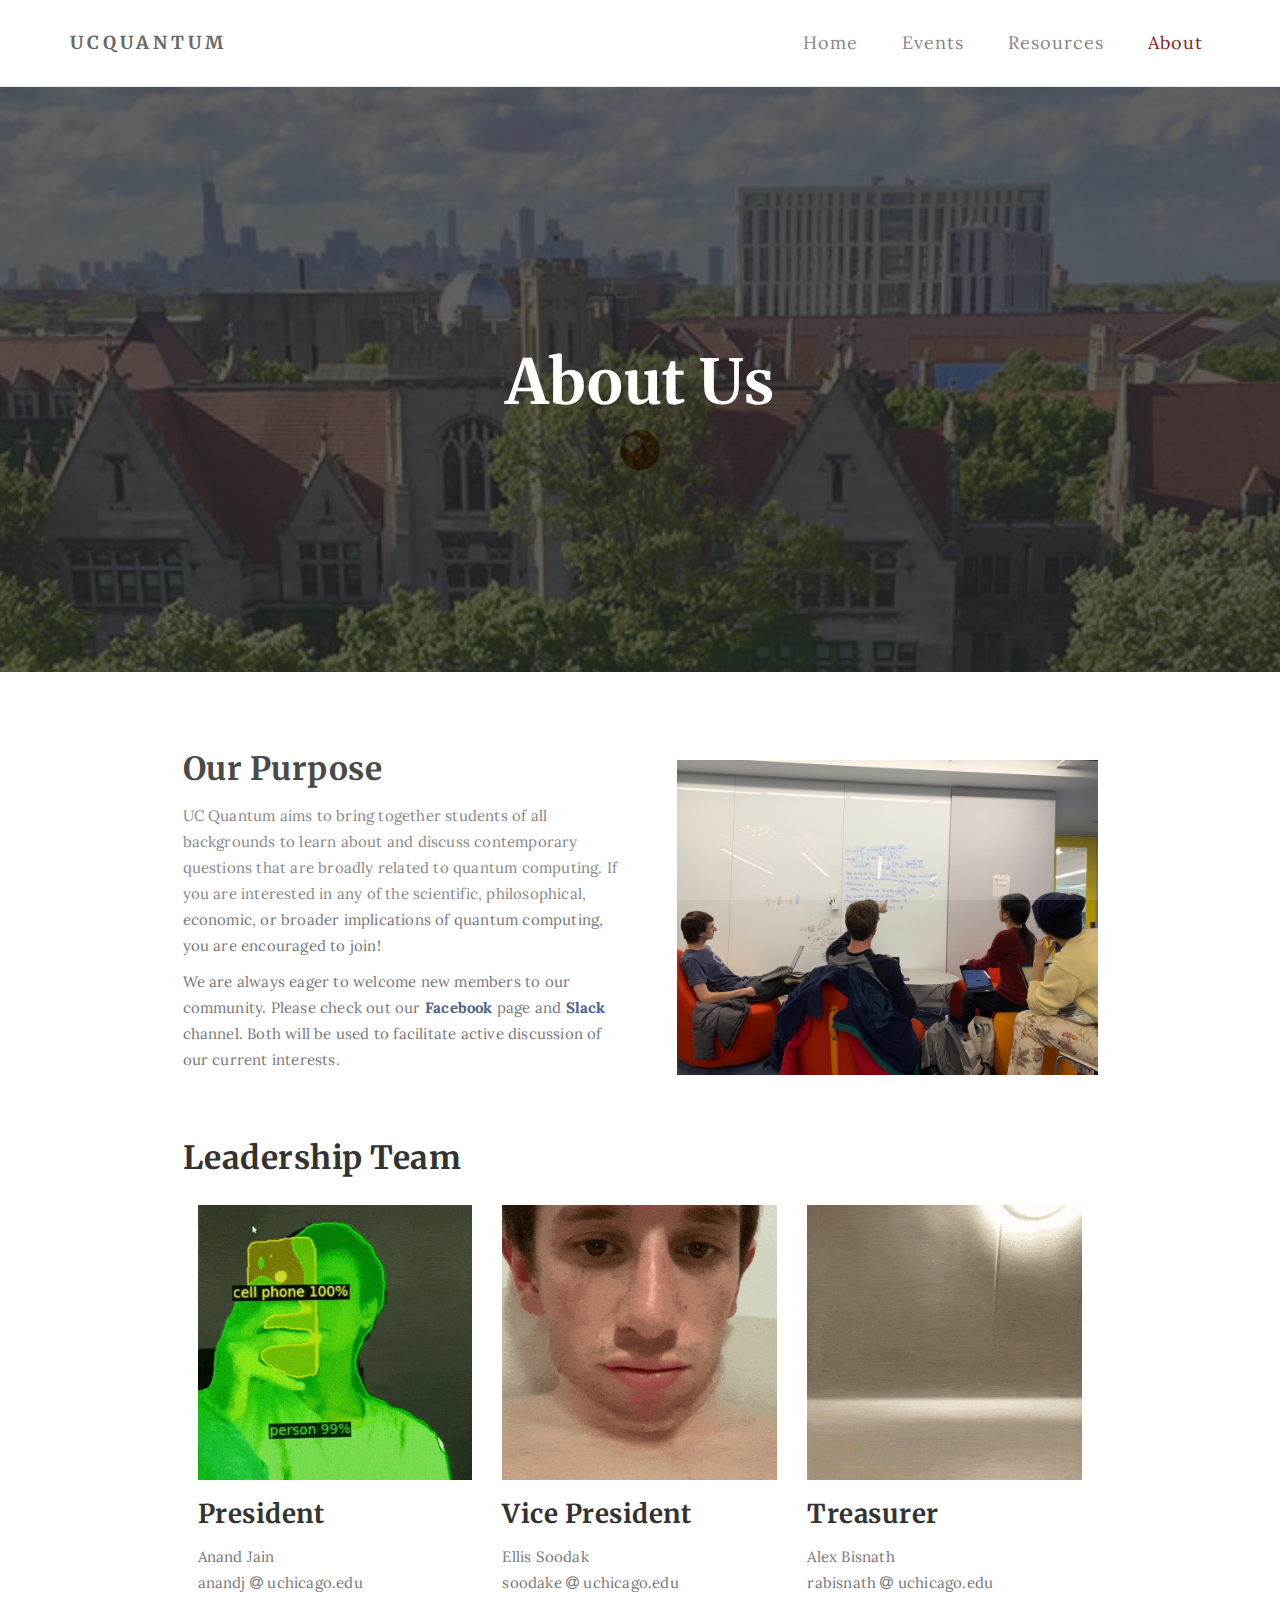
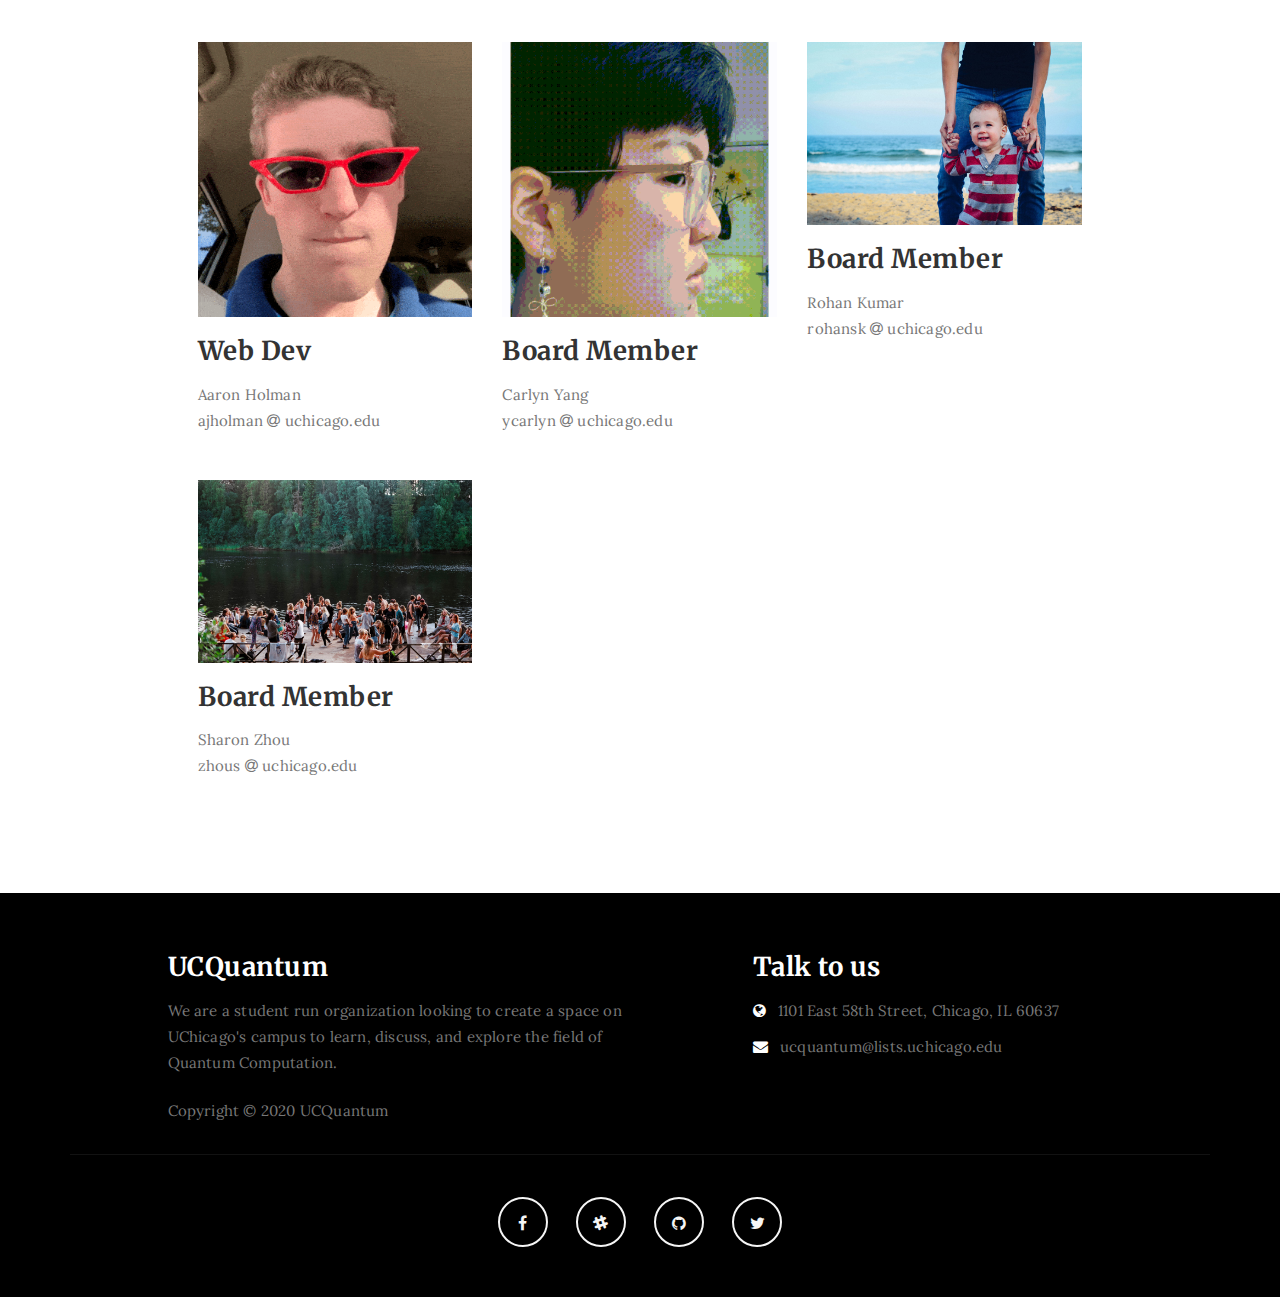
==== commit 91611e70: "why are we using two exclamation marks lmfao" ====
--- a/about.html
+++ b/about.html
@@ -86,7 +86,7 @@
                             questions that are broadly related to quantum computing.
                             If you are interested in any of the scientific, philosophical,
                             economic, or broader implications of quantum computing,
-                            you are encouraged to join!!</p>
+                            you are encouraged to join!</p>
                          <p>We are always eager to welcome new members to our community.
                            Please check out our
                            <a href="https://www.facebook.com/groups/ucquantum/"
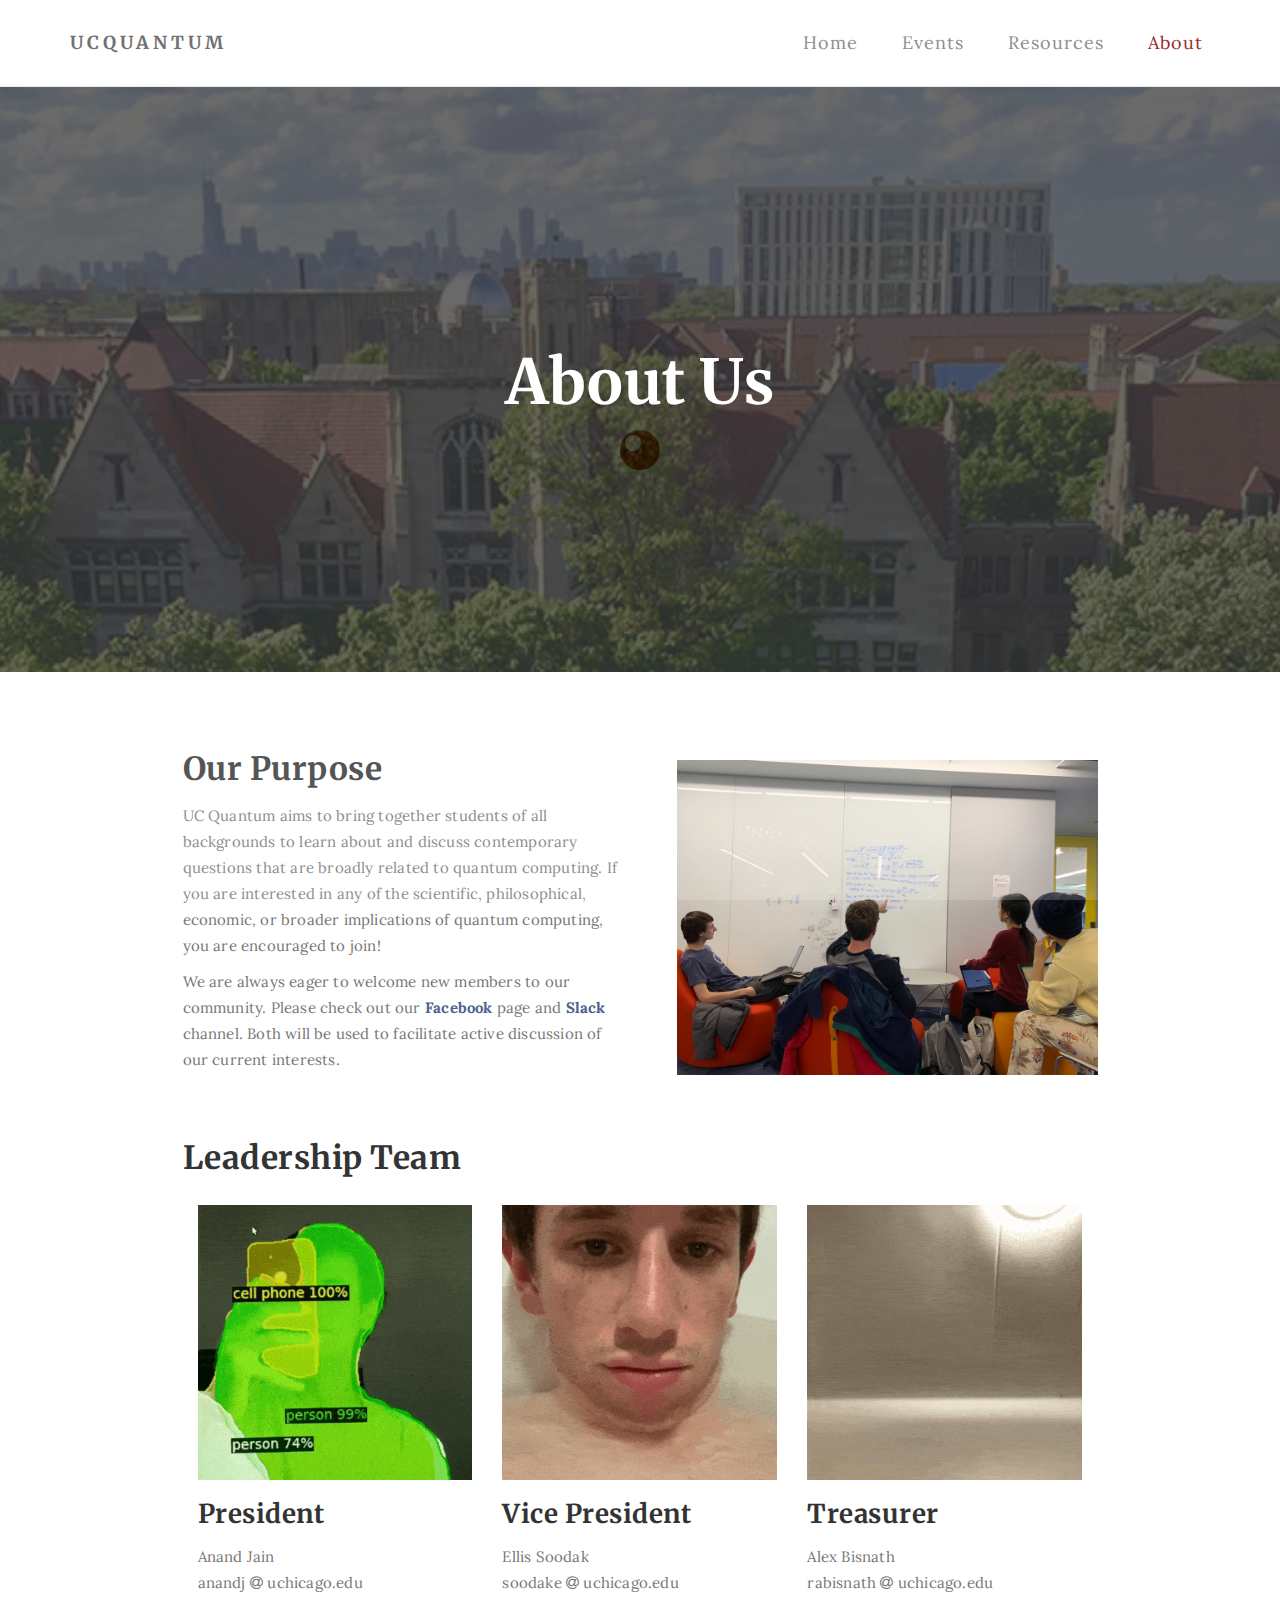
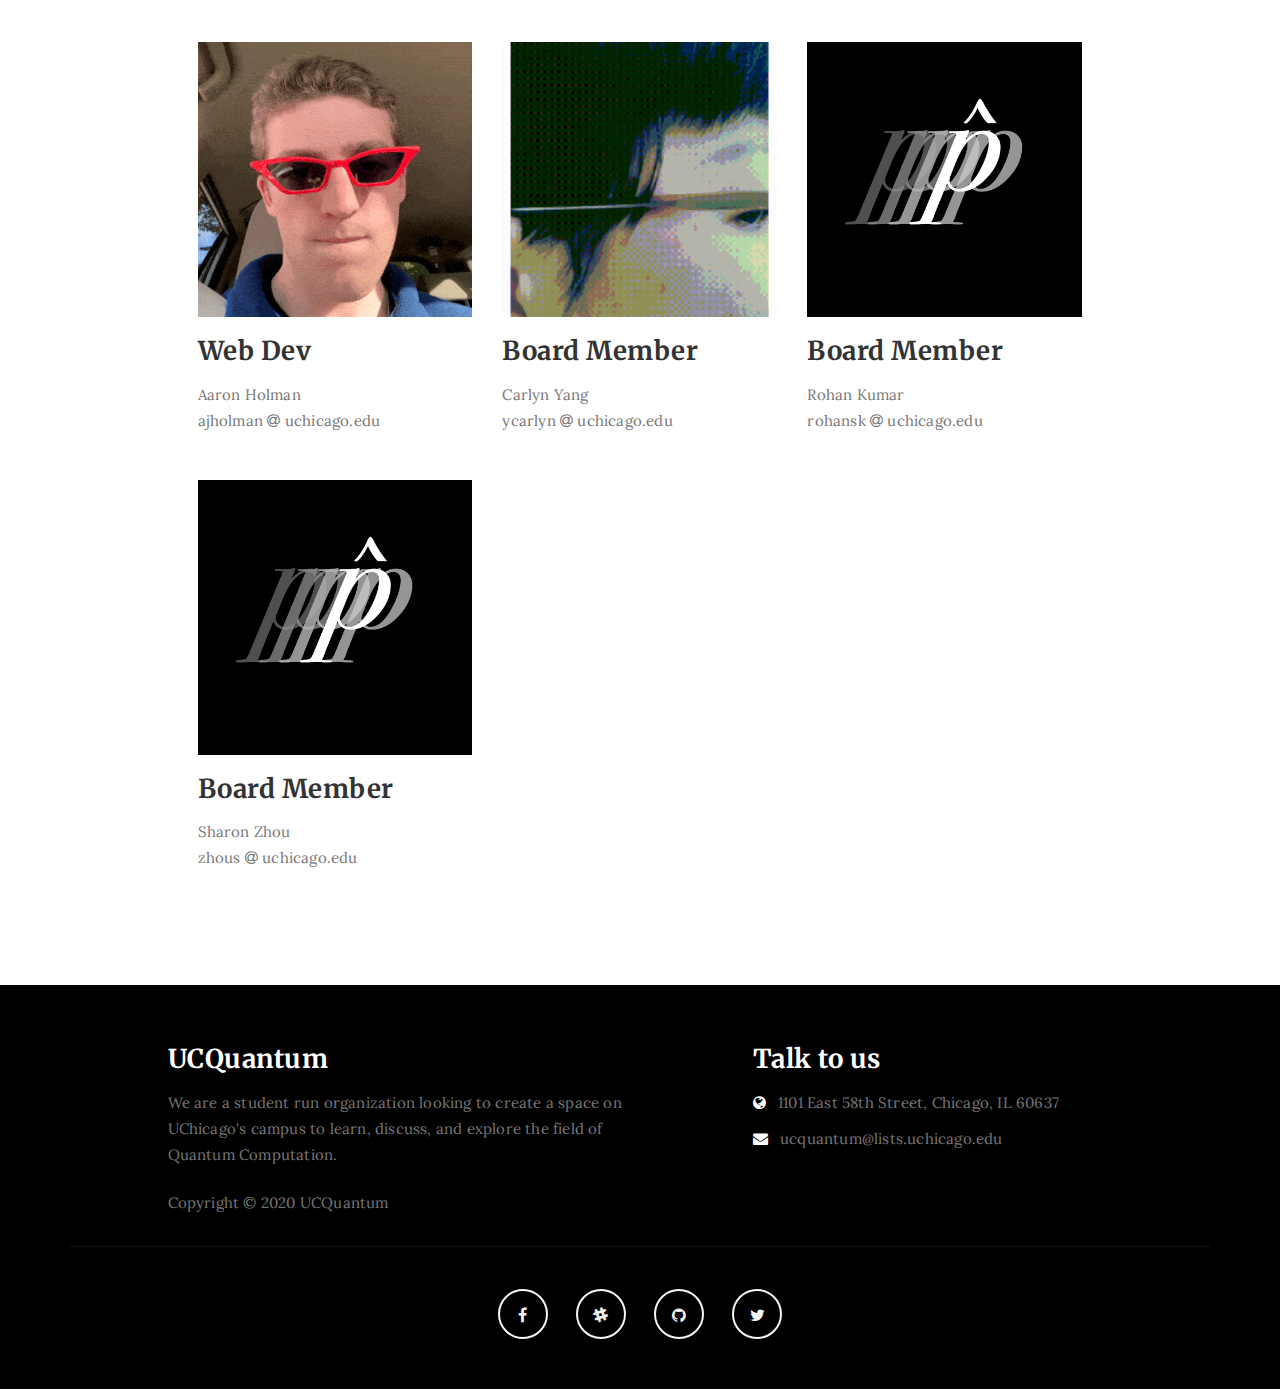
==== commit 0830af6e: "updated default images" ====
--- a/about.html
+++ b/about.html
@@ -139,7 +139,7 @@
                           </div>
 
                           <div class="col-md-4 col-sm-4">
-                               <img src="images/about-image3.jpg" class="img-responsive" alt="Blog Image">
+                               <img src="images/momentum.jpg" class="img-responsive" alt="Rohan">
                                <h3>Board Member</h3>
                                <p>Rohan Kumar<br>rohansk <i class="fa fa-at"></i> uchicago.edu</p>
                           </div>
@@ -147,7 +147,7 @@
                           <div class="clearfix"></div>
 
                           <div class="col-md-4 col-sm-4">
-                               <img src="images/about-image2.jpg" class="img-responsive" alt="Blog Image">
+                               <img src="images/momentum.jpg" class="img-responsive" alt="Sharon">
                                <h3>Board Member</h3>
                                <p>Sharon Zhou<br>zhous <i class="fa fa-at"></i> uchicago.edu</p>
                           </div>
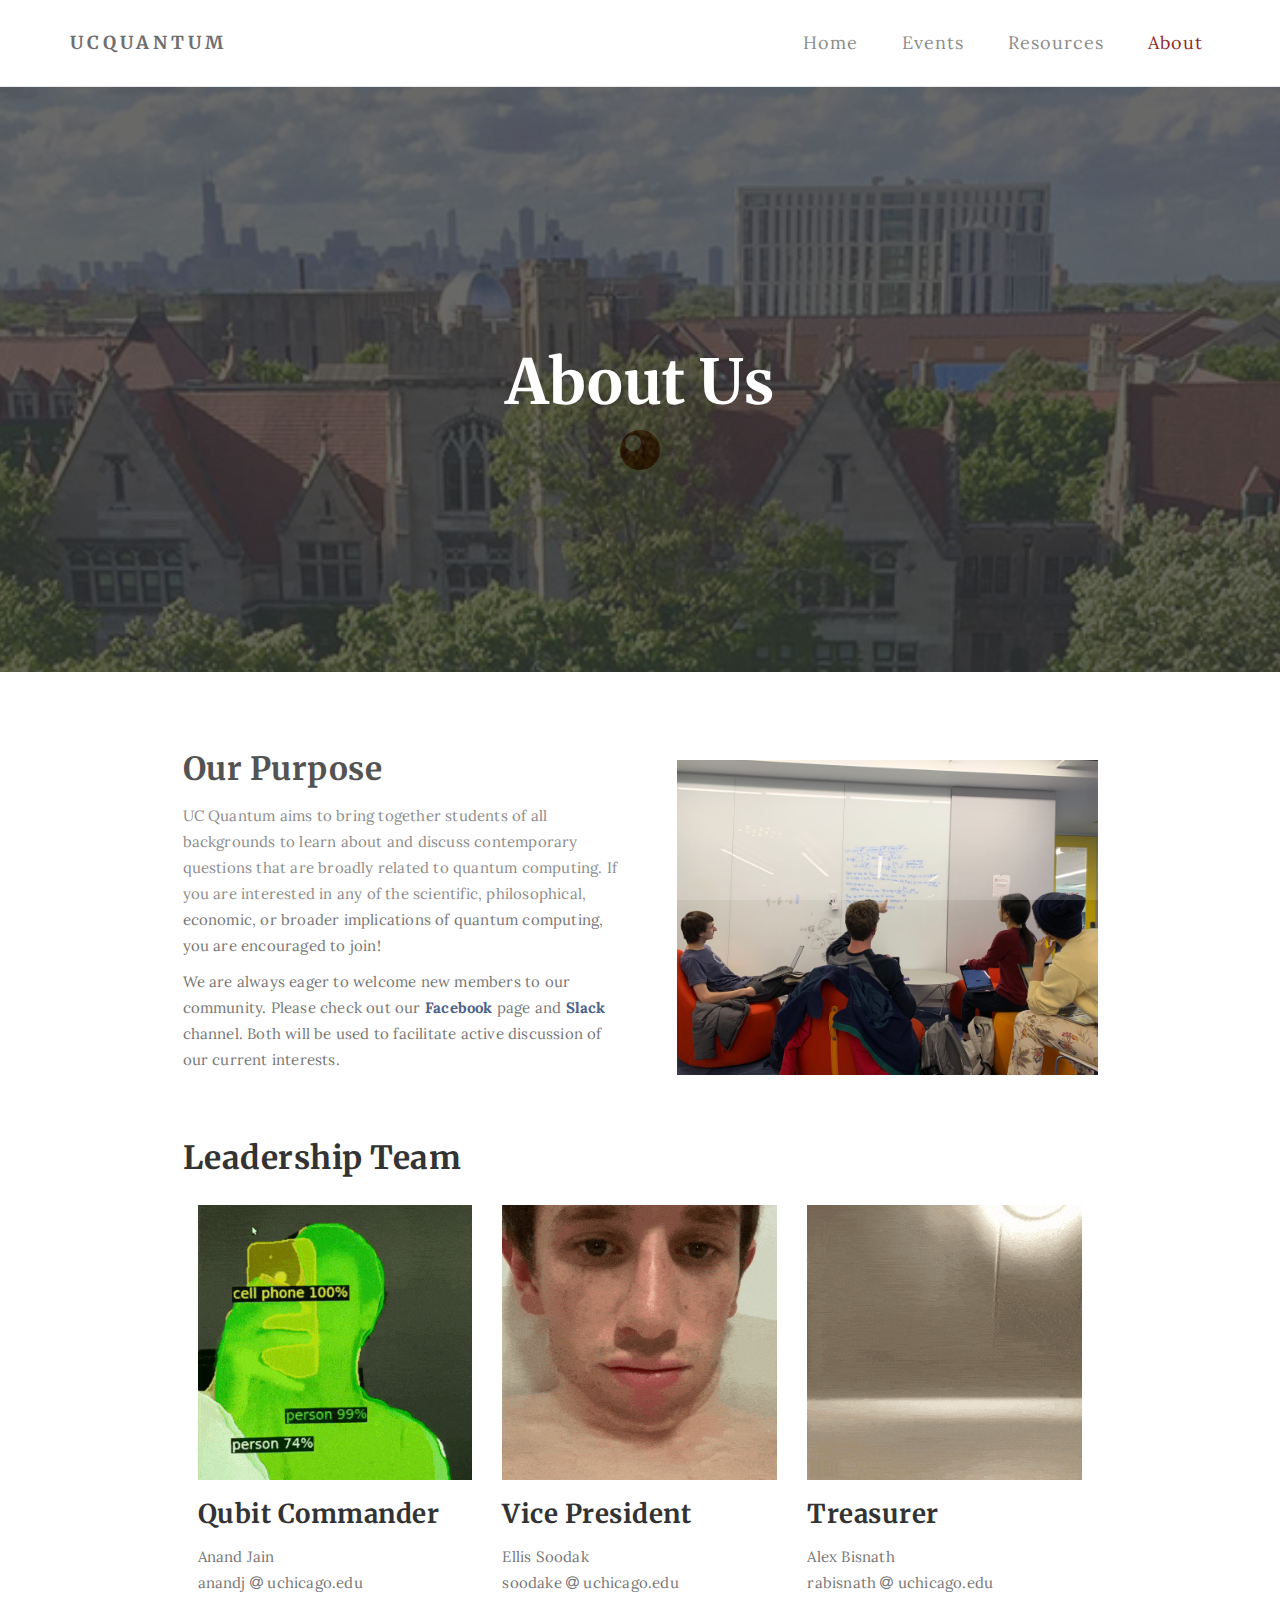
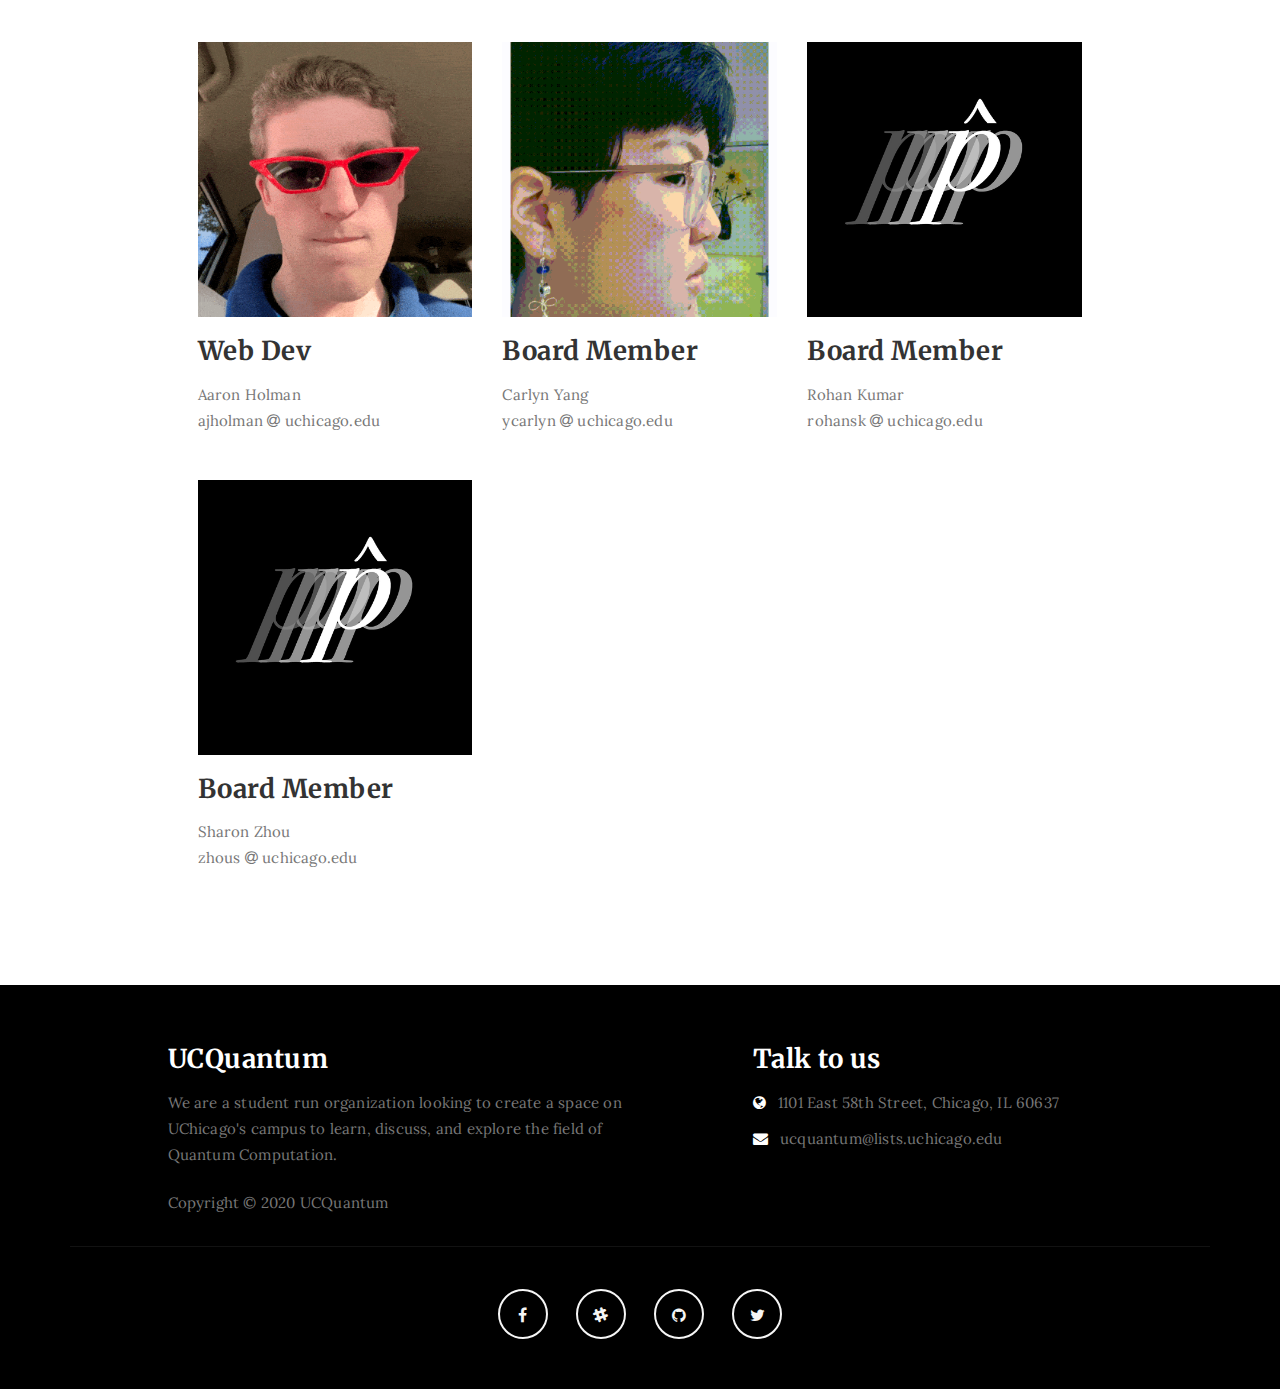
==== commit b72479df: "Updated resources and about" ====
--- a/about.html
+++ b/about.html
@@ -108,7 +108,7 @@
                           <h2>Leadership Team</h2>
                           <div class="col-md-4 col-sm-4">
                                <img src="images/Anand.gif" class="img-responsive" alt="Anand">
-                               <h3>President</h3>
+                               <h3>Qubit Commander</h3>
                                <p>Anand Jain<br>anandj <i class="fa fa-at"></i> uchicago.edu</p>
                           </div>
 
